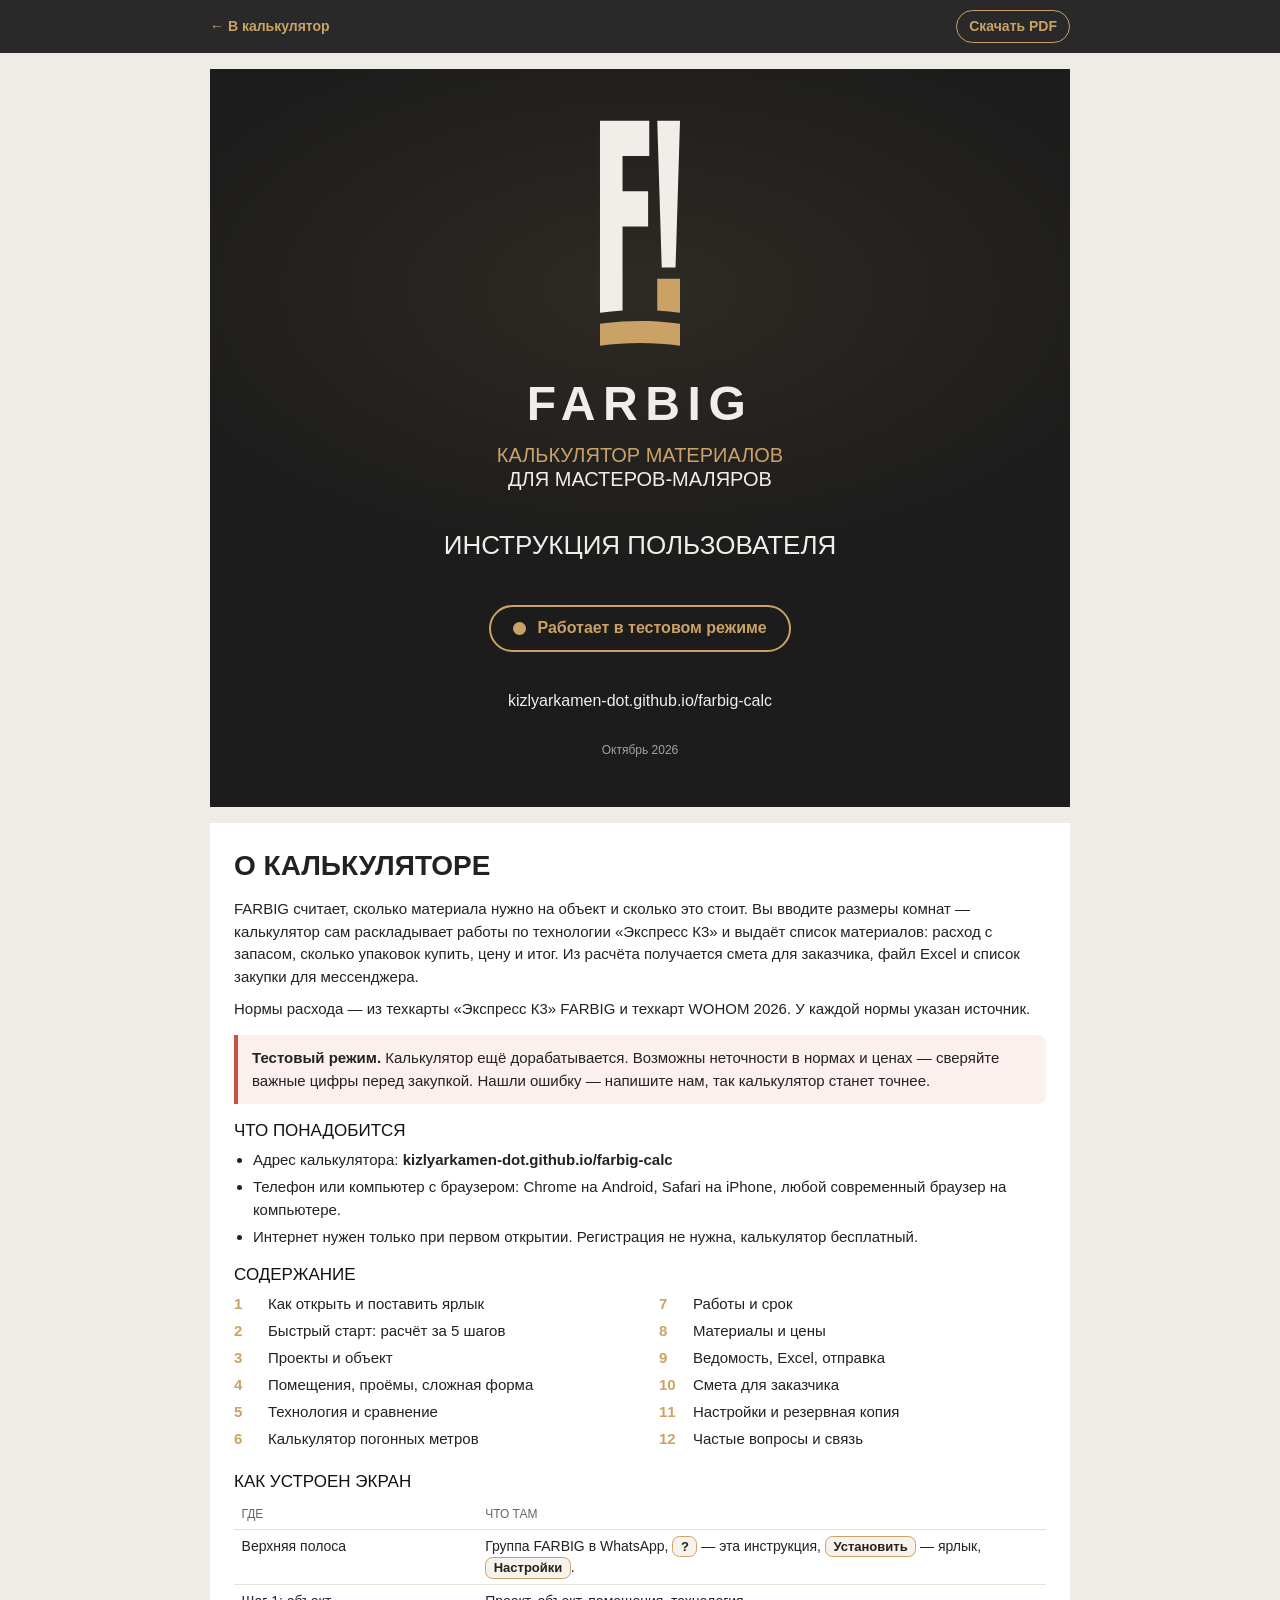
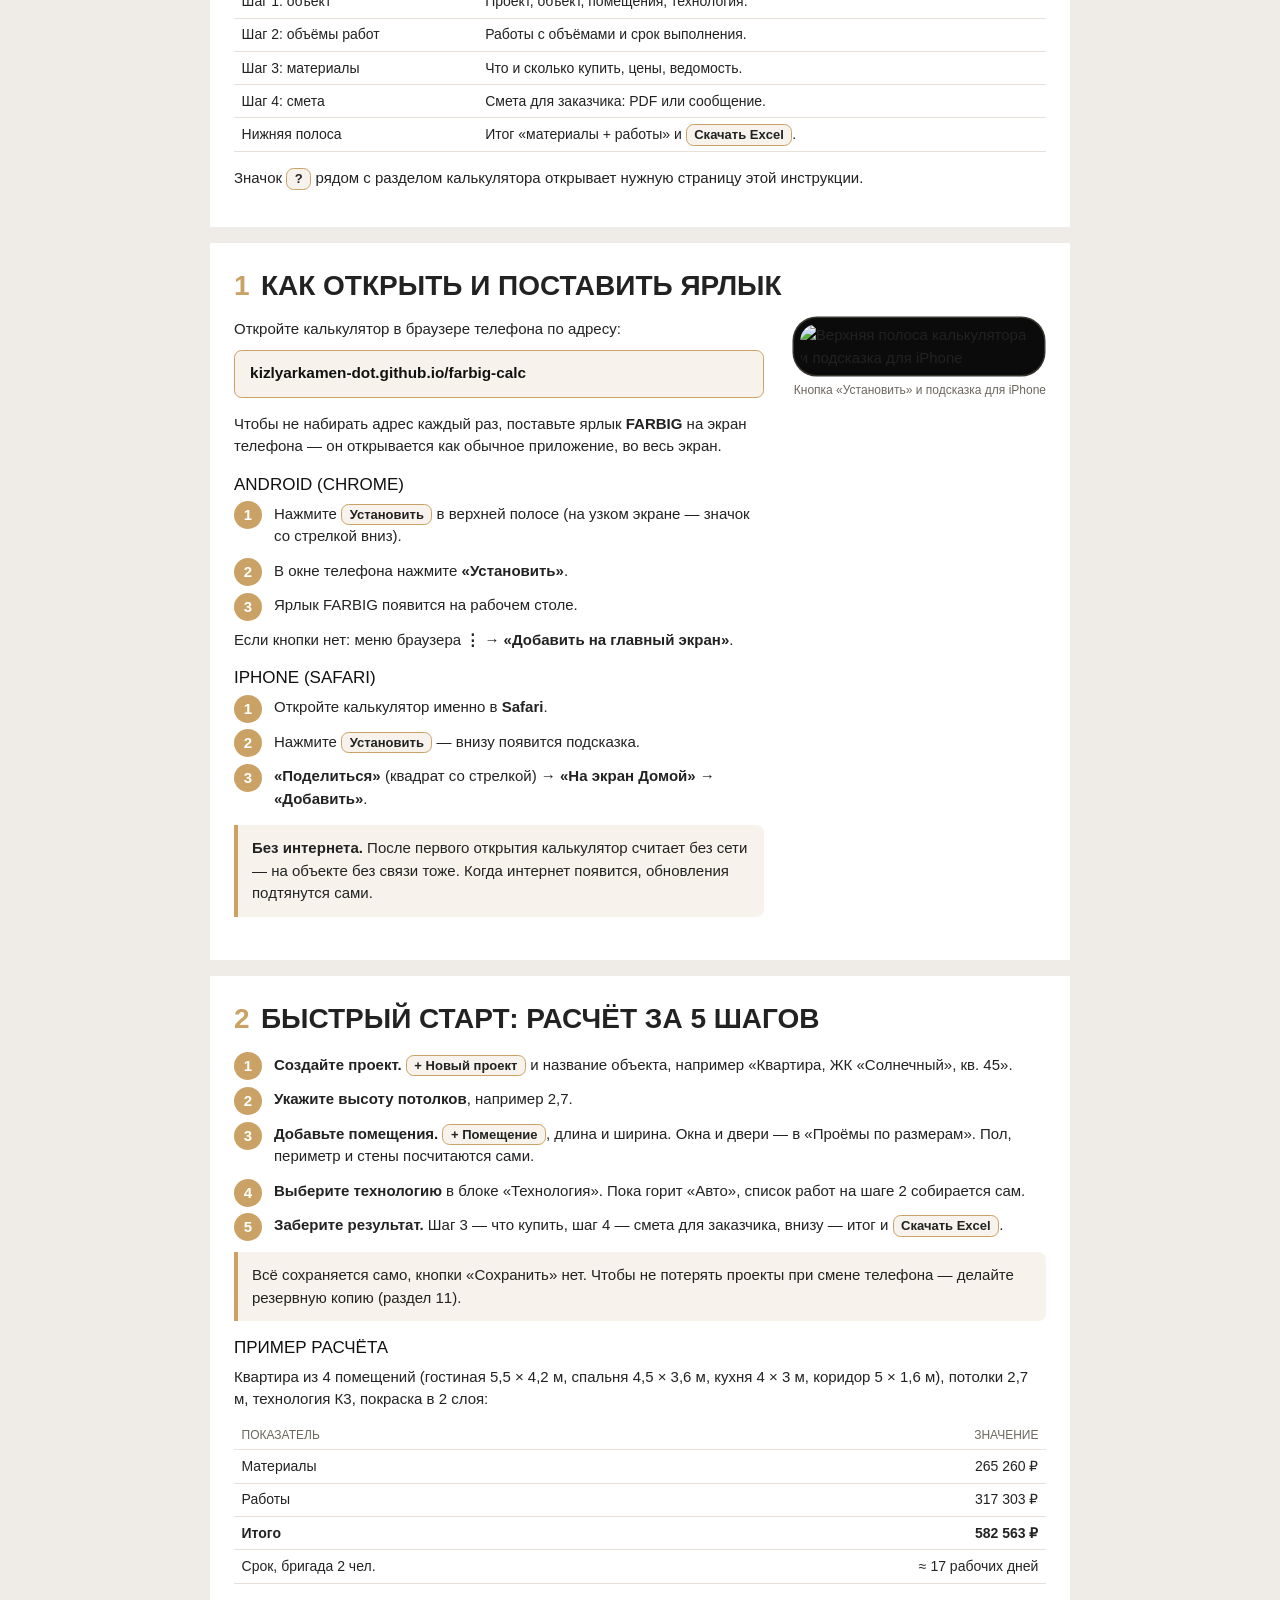
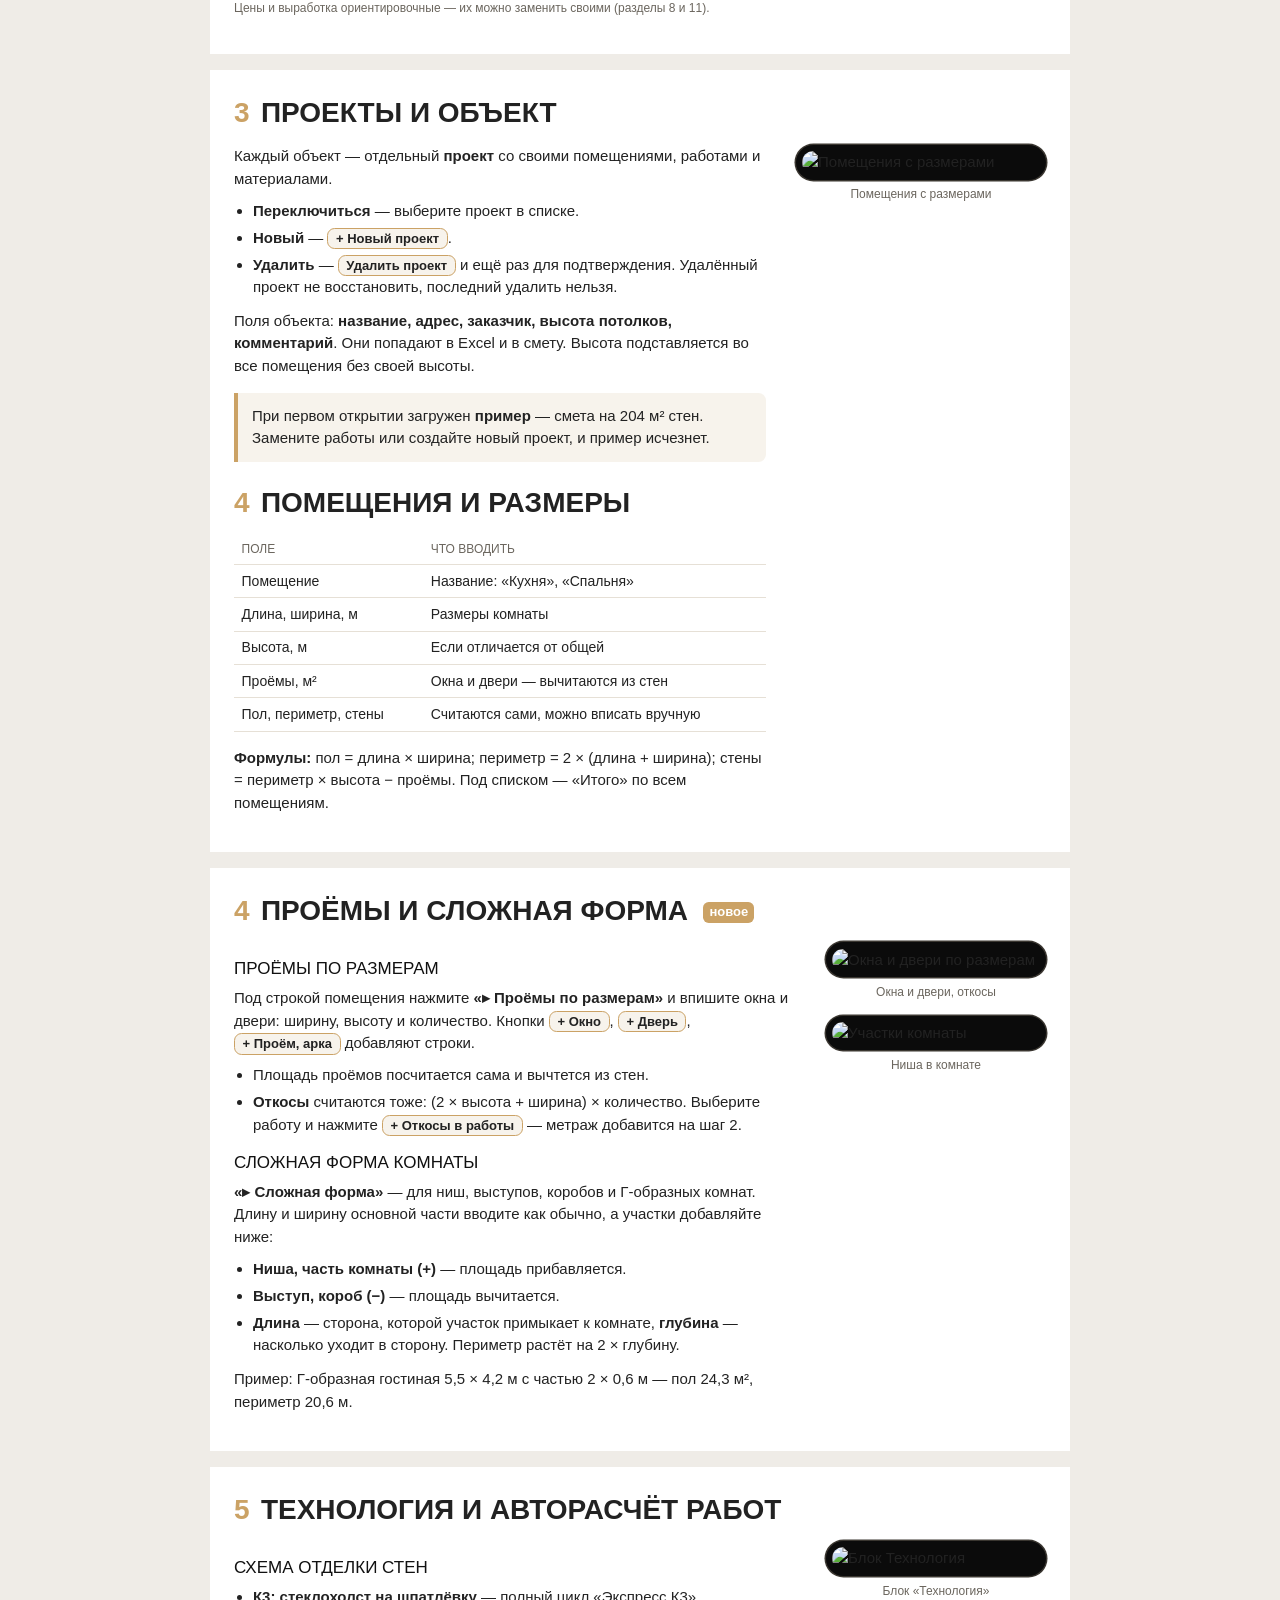
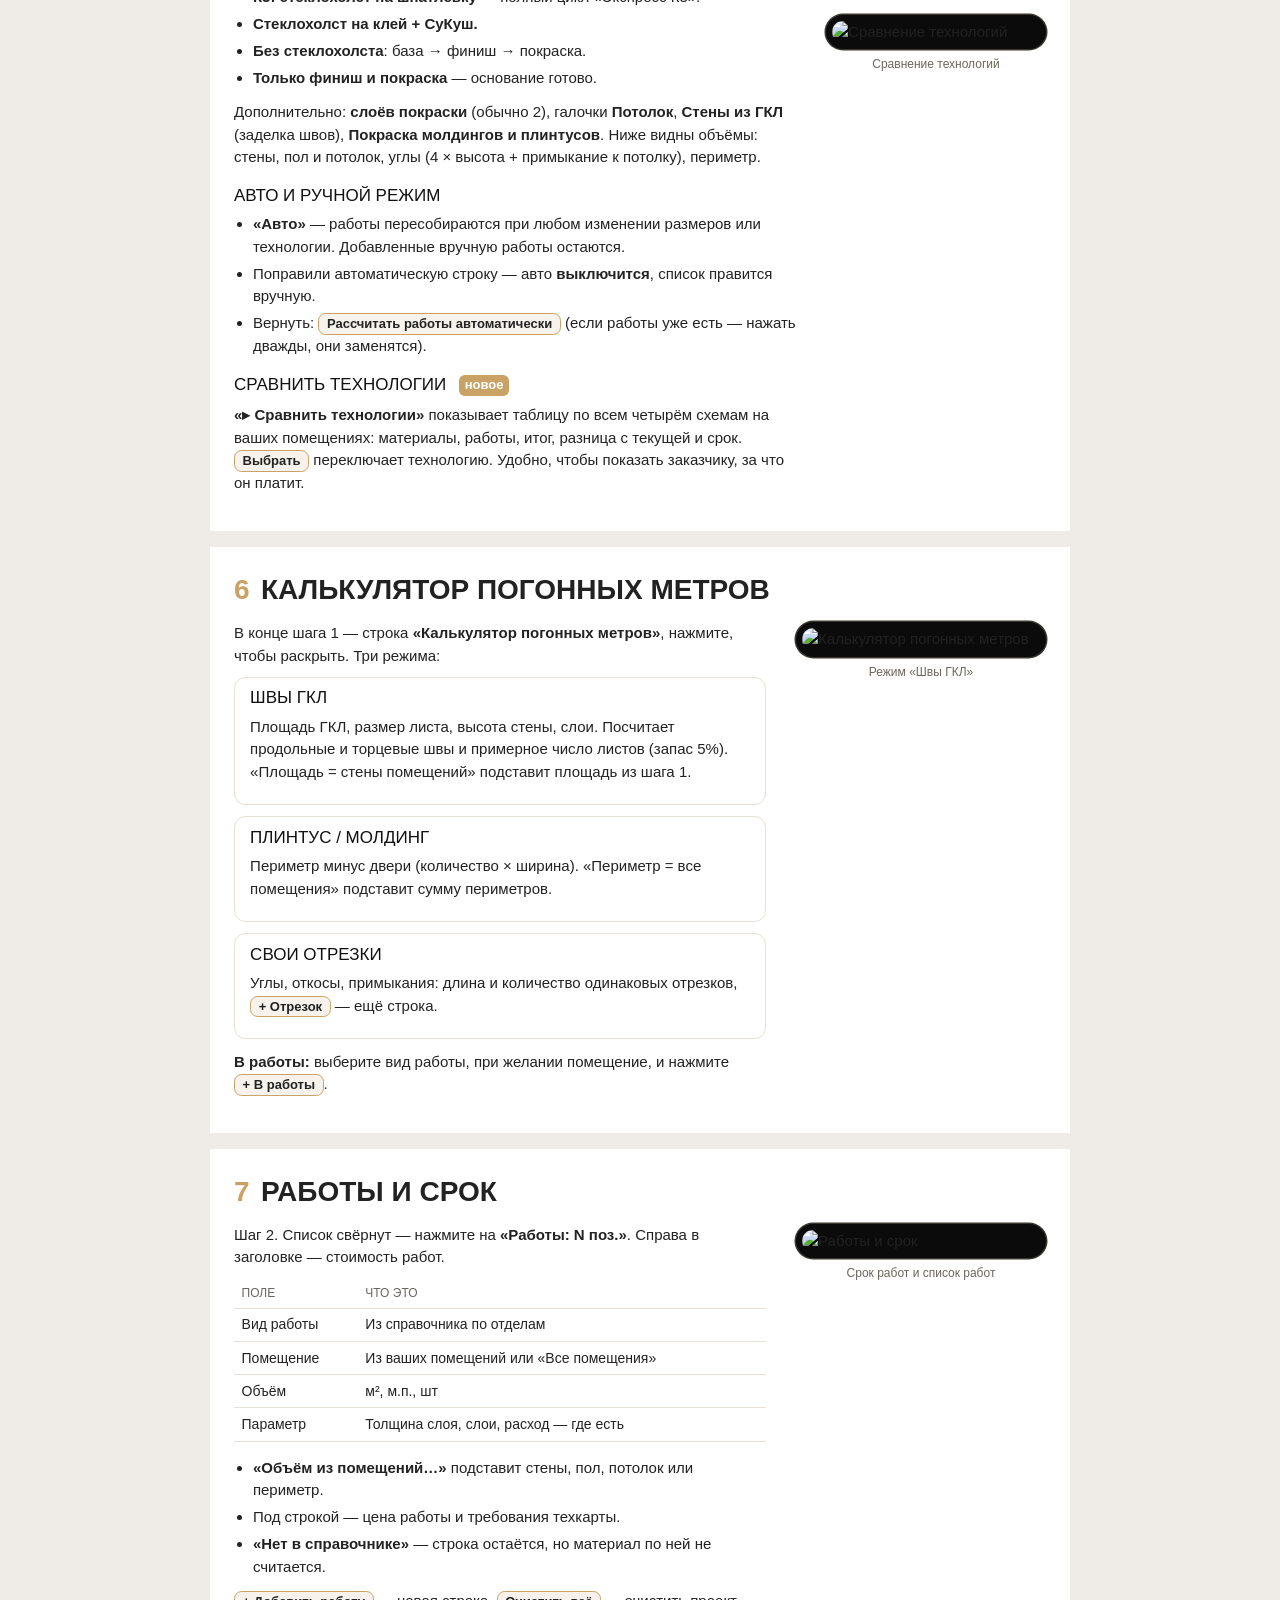
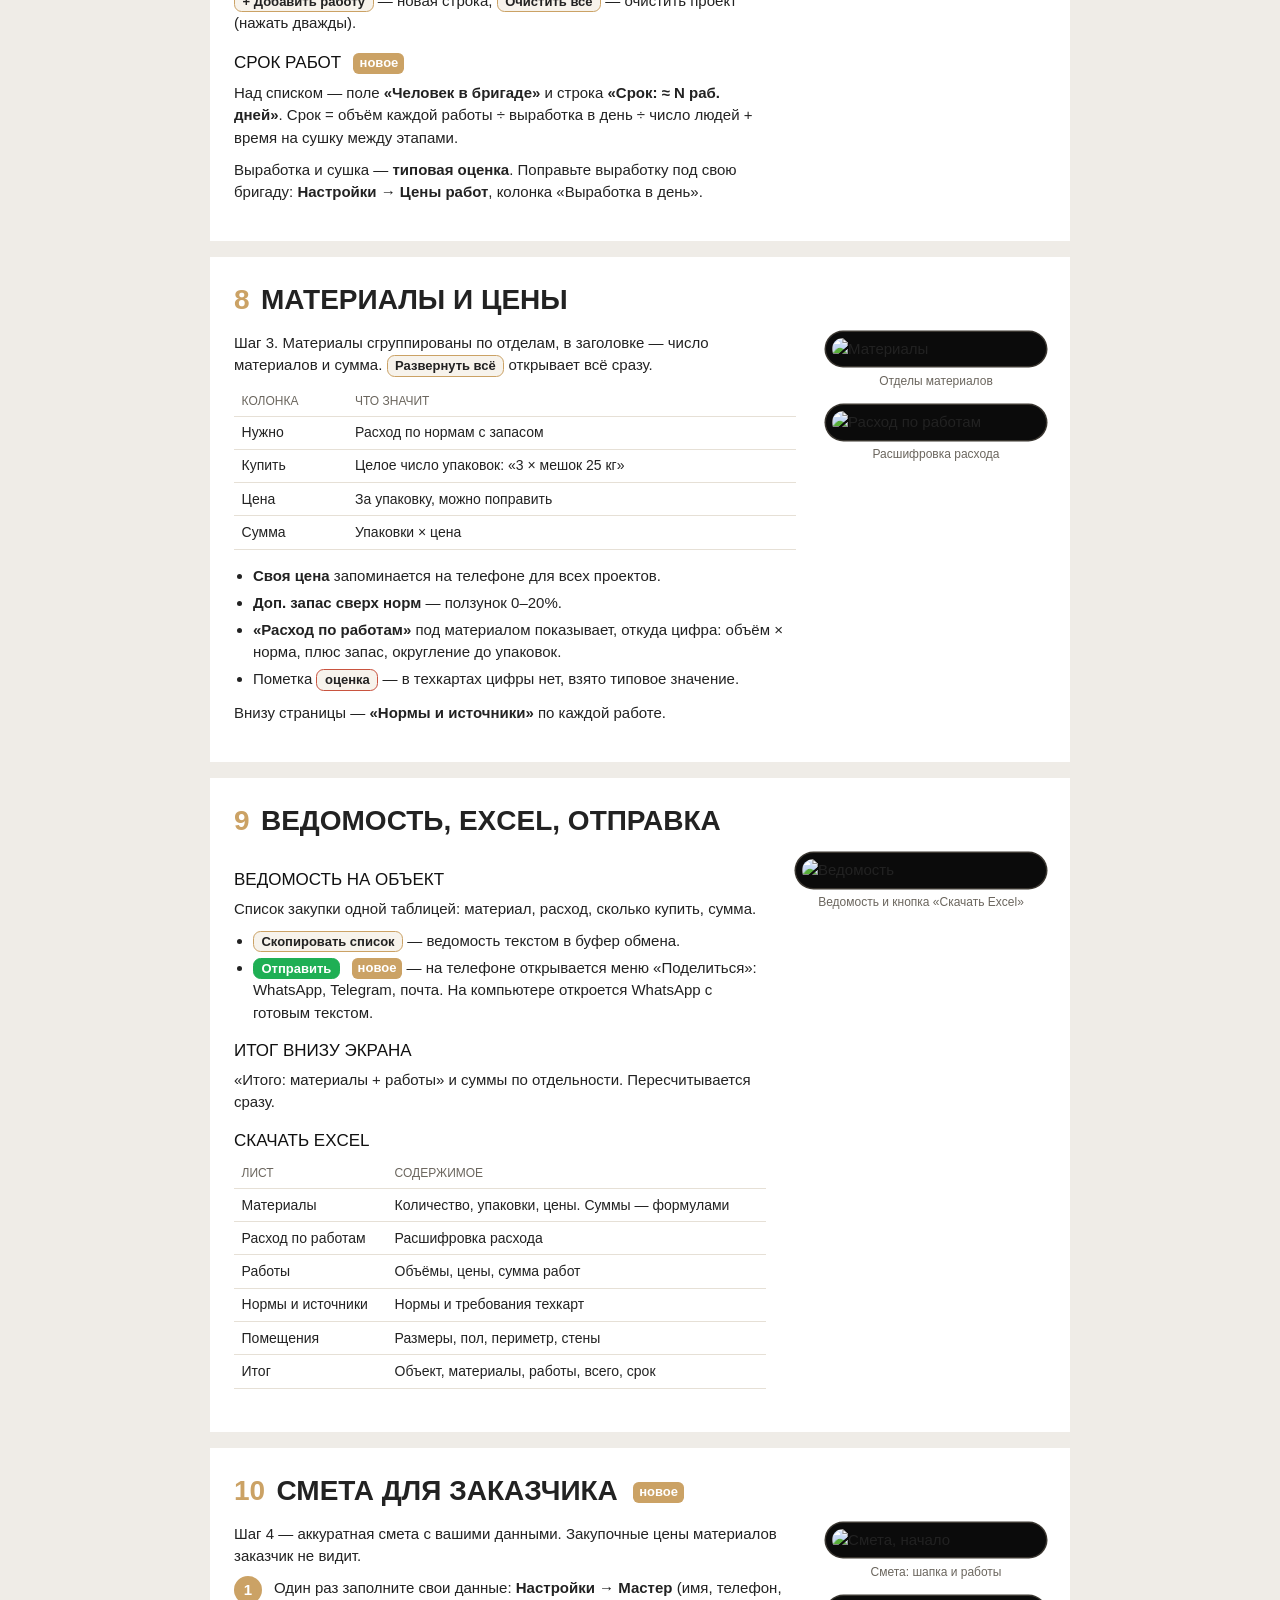
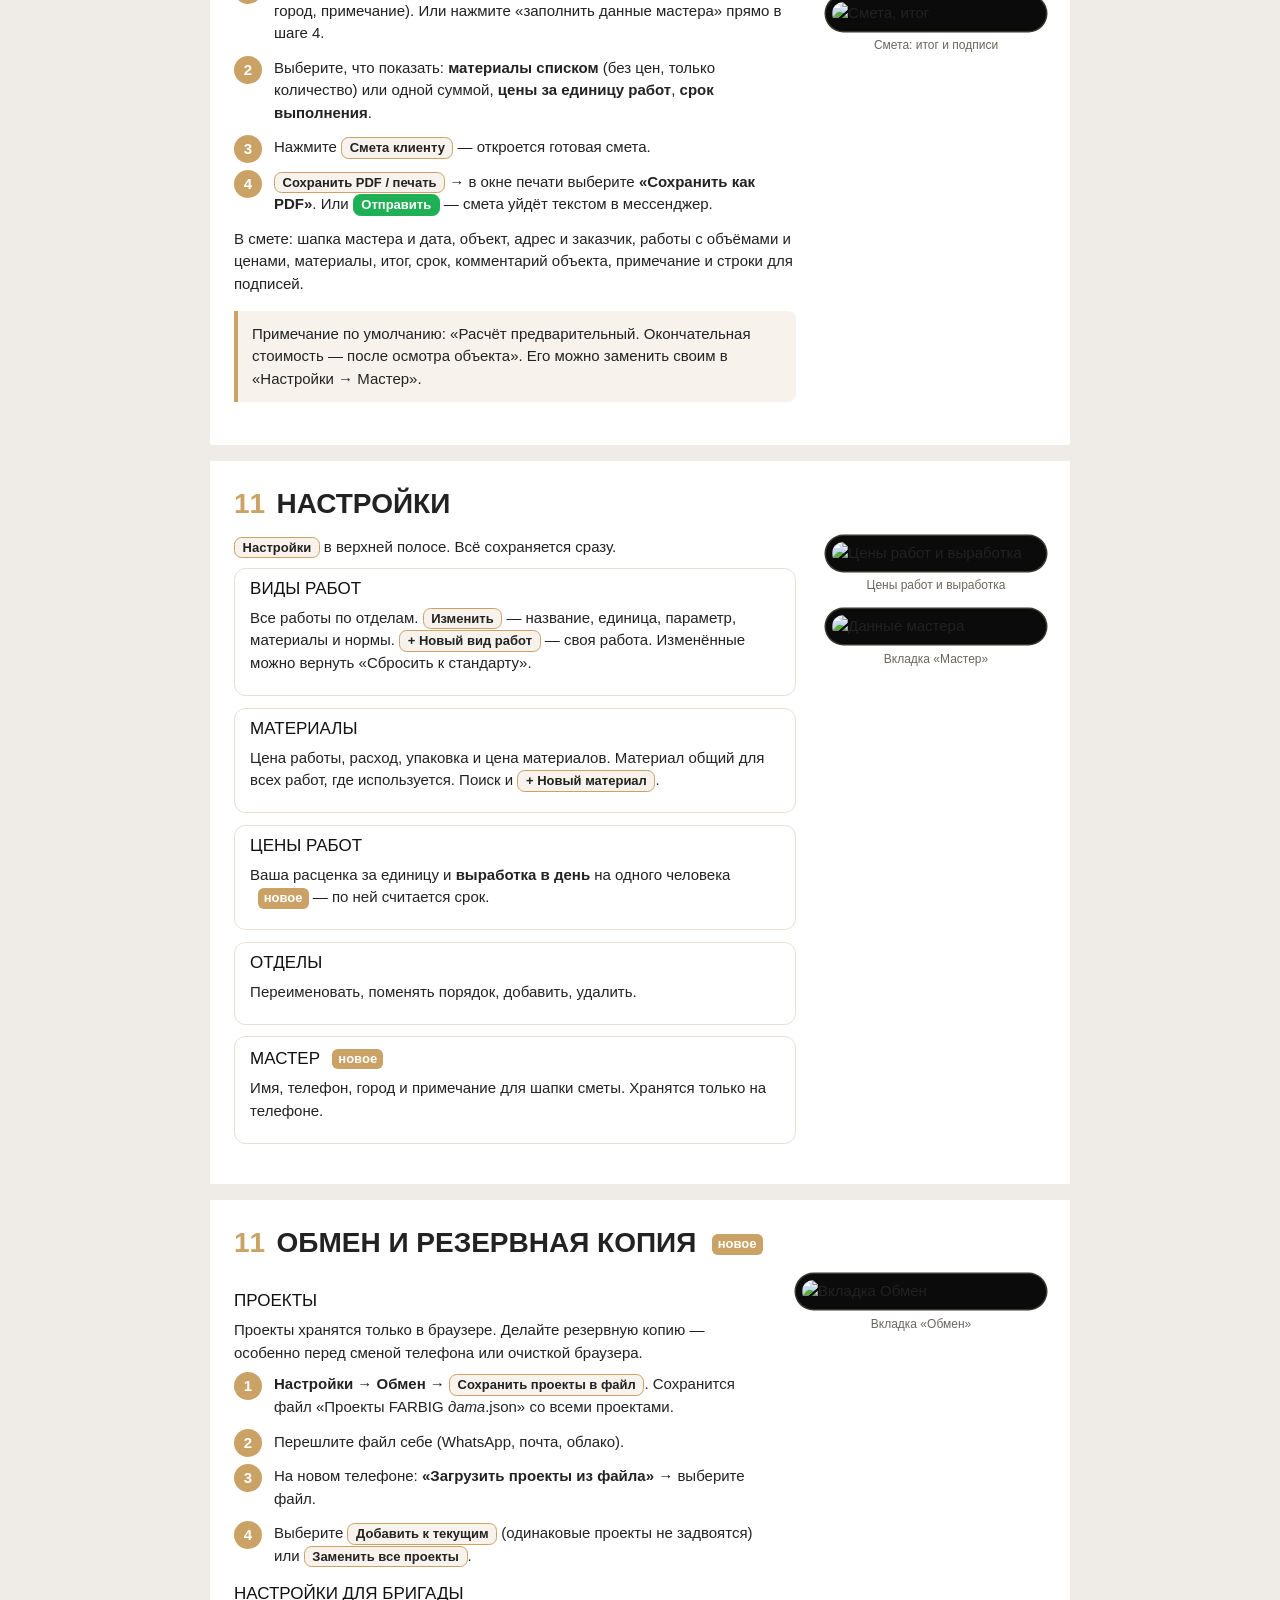
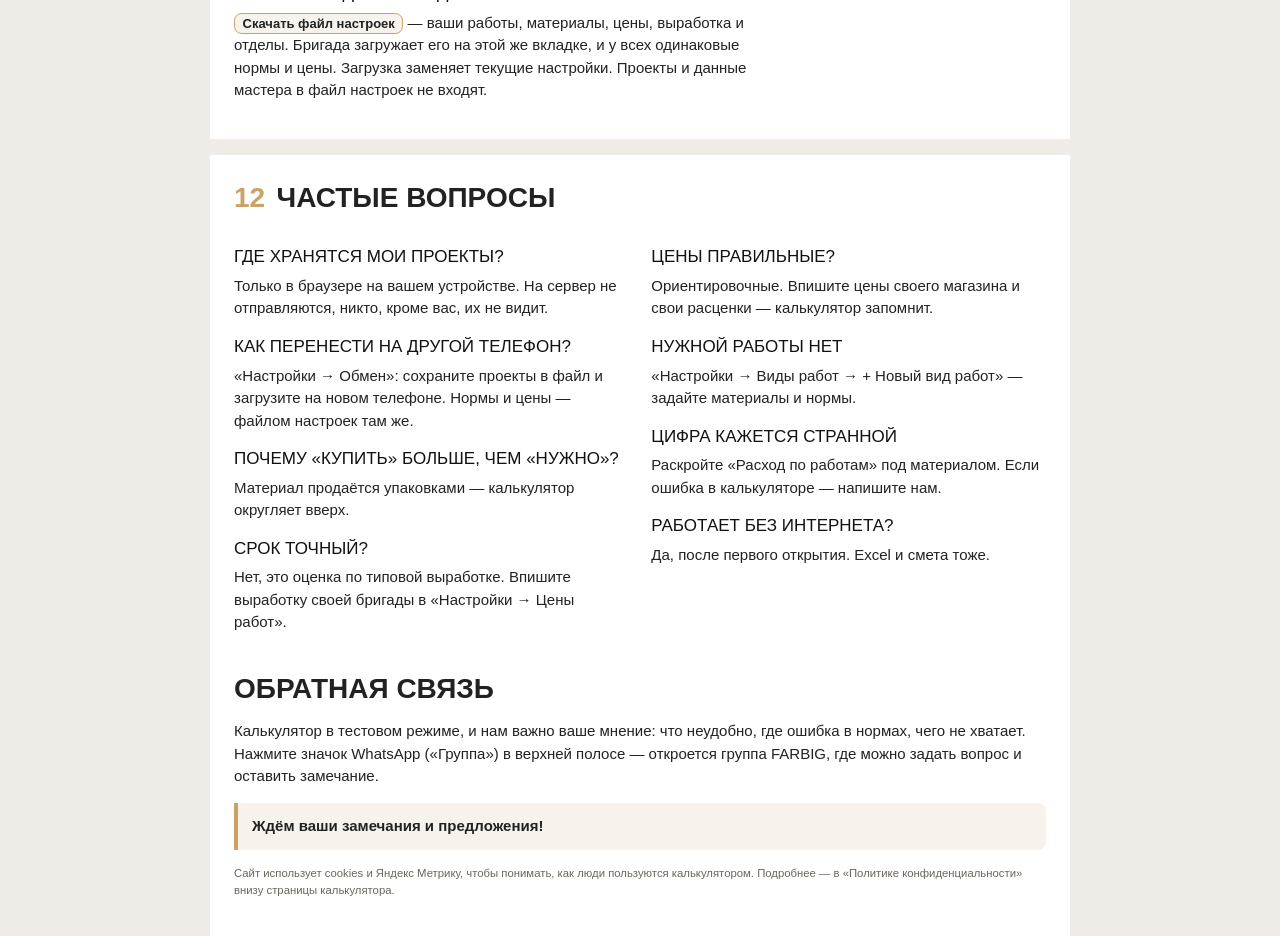
==== help/index.html @ cac5a150 "Инструкция: страница и PDF" ====
<!doctype html>
<html lang="ru">
<head>
<meta charset="utf-8">
<meta name="viewport" content="width=device-width,initial-scale=1">
<title>FARBIG — инструкция пользователя</title>
<meta name="theme-color" content="#292929">
<link rel="icon" type="image/png" sizes="192x192" href="../icons/icon-192.png">
<link rel="stylesheet" href="fonts/fonts.css">
<style>
@page{size:A4;margin:0}
:root{--bg:#1C1C1C;--gold:#CBA265;--ink:#222;--muted:#6B665E;--line:#E6E0D6;--soft:#F7F3EC}
*{box-sizing:border-box}
html,body{margin:0;background:#fff;color:var(--ink);font:10.5pt/1.5 "Open Sans",sans-serif;-webkit-print-color-adjust:exact;print-color-adjust:exact}
a{color:#94703A}
.page{width:210mm;height:297mm;padding:16mm 16mm 14mm;position:relative;overflow:hidden;page-break-after:always;break-after:page}
.page:last-child{page-break-after:auto;break-after:auto}
h1,h2,h3{font-family:Oswald,sans-serif;text-transform:uppercase;margin:0;line-height:1.1}
h2{font-size:22pt;font-weight:700;margin-bottom:5mm}
h2 .n{color:var(--gold);margin-right:3mm}
h3{font-size:12.5pt;font-weight:500;margin:4.5mm 0 2mm;color:#111}
p{margin:0 0 2.5mm}
ul,ol{margin:0 0 3mm;padding-left:5mm}
li{margin-bottom:1.2mm}
.btn{display:inline-block;padding:0 2mm;border:1px solid var(--gold);border-radius:2mm;font-weight:600;font-size:9.5pt;white-space:nowrap;background:var(--soft)}
.btn.wa{background:#1FAF54;border-color:#1FAF54;color:#fff}
.new{display:inline-block;margin-left:2mm;padding:0 1.6mm;border-radius:1.5mm;background:var(--gold);color:#fff;font:600 8pt/1.6 "Open Sans",sans-serif;text-transform:none;vertical-align:middle}
.foot{position:absolute;left:16mm;right:16mm;bottom:8mm;display:flex;justify-content:space-between;font-size:8pt;color:var(--muted);border-top:1px solid var(--line);padding-top:2mm}
.row{display:flex;gap:8mm;align-items:flex-start}
.row .txt{flex:1;min-width:0}
.pics{flex:none;display:grid;gap:4mm}
.phone{width:58mm;padding:1.6mm;background:#0B0B0B;border-radius:6mm;box-shadow:0 0 0 .4mm #3A3630}
.phone img{display:block;width:100%;border-radius:4.6mm}
.phone.sm{width:50mm}
.cap{font-size:8pt;color:var(--muted);text-align:center;margin-top:1.5mm}
.note{border-left:1.2mm solid var(--gold);background:var(--soft);padding:3mm 4mm;margin:4mm 0;border-radius:0 2mm 2mm 0}
.note.warn{border-color:#C9533F;background:#FBF0EE}
.steps{counter-reset:s;list-style:none;padding:0}
.steps>li{counter-increment:s;position:relative;padding-left:11mm;margin-bottom:3.2mm}
.steps>li::before{content:counter(s);position:absolute;left:0;top:-.3mm;width:7.5mm;height:7.5mm;border-radius:50%;background:var(--gold);color:#fff;font:700 11pt/7.5mm Oswald,sans-serif;text-align:center}
table{width:100%;border-collapse:collapse;font-size:9.5pt;margin:2mm 0 4mm}
th,td{text-align:left;padding:1.5mm 2mm;border-bottom:1px solid var(--line);vertical-align:top}
th{font-family:Oswald,sans-serif;font-weight:500;text-transform:uppercase;font-size:9pt;color:var(--muted)}
.two{display:grid;grid-template-columns:1fr 1fr;gap:6mm}
.card{border:1px solid var(--line);border-radius:3mm;padding:3mm 4mm;margin-bottom:3mm}
.card h3{margin-top:0}
.cover{background:radial-gradient(ellipse 90% 55% at 50% 30%,#2E2A24 0%,var(--bg) 70%);color:#F1EEE9;display:flex;flex-direction:column;align-items:center;justify-content:center;text-align:center}
.cover svg{width:34mm;height:auto;color:#F1EEE9}
.cover .name{font:700 54pt/1 Oswald,sans-serif;letter-spacing:2mm;margin:8mm 0 4mm}
.cover .sub{font:500 18pt/1.2 Oswald,sans-serif;text-transform:uppercase;color:var(--gold)}
.cover .sub span{color:#F1EEE9}
.cover .doc{margin-top:20mm;font:500 26pt/1.1 Oswald,sans-serif;text-transform:uppercase}
.badge{display:inline-flex;align-items:center;gap:3mm;margin-top:12mm;padding:2.5mm 6mm;border:.6mm solid var(--gold);border-radius:20mm;color:var(--gold);font-weight:700;font-size:12pt}
.badge::before{content:"";width:3.4mm;height:3.4mm;border-radius:50%;background:var(--gold)}
.cover .url-c{margin-top:10mm;font-size:12pt;color:#F1EEE9;text-decoration:none}
.cover .date{position:absolute;bottom:14mm;left:0;right:0;font-size:9pt;color:#A8A299}
.url{margin:1mm 0 4mm;padding:3mm 4mm;border:.5mm solid var(--gold);border-radius:2mm;background:var(--soft);font-weight:700;font-size:11.5pt;word-break:break-all}
.url a{color:#111;text-decoration:none}
.toc{list-style:none;padding:0;columns:2;column-gap:10mm}
.toc li{display:flex;gap:3mm;break-inside:avoid}
.toc li span{color:var(--gold);font-weight:700;width:6mm;flex:none}
.toc a{color:inherit;text-decoration:none}
.webbar{display:none}
/* Экран: та же инструкция как обычная веб-страница */
@media screen{
  html,body{font-size:15px}
  body{background:#EFECE7}
  .webbar{display:flex;position:sticky;top:0;z-index:5;gap:10px;align-items:center;justify-content:space-between;flex-wrap:wrap;padding:10px max(16px,calc(50% - 430px));background:#292929}
  .webbar a{color:#CBA265;font-weight:600;text-decoration:none;font-size:14px}
  .webbar .pdf{border:1.5px solid #CBA265;border-radius:999px;padding:5px 12px}
  .page{width:auto;max-width:860px;height:auto;margin:16px auto;padding:28px 24px;background:#fff;overflow:visible;scroll-margin-top:56px}
  .cover{min-height:70vh;padding:48px 20px;background:radial-gradient(ellipse 90% 55% at 50% 30%,#2E2A24 0%,var(--bg) 70%)}
  .cover .name{font-size:48px}.cover .sub{font-size:20px}.cover .doc{font-size:26px;margin-top:40px}.cover svg{width:90px}
  .cover .date{position:static;margin-top:28px}
  h2{font-size:28px;margin-bottom:16px}h3{font-size:17px;margin:18px 0 8px}
  [id]{scroll-margin-top:60px}
  .foot{display:none}
  .phone{width:250px}.phone.sm{width:220px}
  .cap{font-size:12px}
  .btn,.new{font-size:13px}
  table{font-size:14px}th{font-size:12px}
  .note{padding:12px 14px}
  .steps>li{padding-left:40px}.steps>li::before{width:28px;height:28px;line-height:28px;font-size:15px}
}
@media screen and (max-width:720px){
  .page{padding:22px 16px;margin:10px 0}
  .row{flex-direction:column;gap:16px}
  .pics{justify-self:center;margin:0 auto}
  .two{grid-template-columns:1fr;gap:0}
  .toc{columns:1}
  h2{font-size:24px}
}
</style>
</head>
<body>
<nav class="webbar"><a href="../">← В калькулятор</a><a class="pdf" href="FARBIG-instrukciya.pdf" download>Скачать PDF</a></nav>

<section class="page cover">
  <svg viewBox="1400 450 1200 3100" aria-hidden="true"><g transform="translate(0 4000) scale(1 -1)">
    <path fill="#CBA265" transform="translate(1466.48 500)" d="M763.54 322.9C687.79 327.19 610.86 329.43 532.93 329.43C455 329.43 376.83 327.19 300.55 322.78C197.97 316.84 97.63 307.08 0 293.72L0 .18C169.74 23.82 348.31 36.52 532.93 36.52C717.55 36.52 897 23.76 1067.03 0L1067.03 293.55C968.46 307.08 867.12 316.96 763.54 322.9Z"/>
    <path fill="#CBA265" transform="translate(2230.03 940.58)" d="M303.49 452.11L303.49 0C204.91 13.53 103.570 23.41 0 29.35L0 452.11Z"/>
    <path fill="currentColor" transform="translate(2230.03 1544.38)" d="M59.4 .59L0 1955.62L303.49 1955.62L244.08 0Z"/>
    <path fill="currentColor" transform="translate(1466.48 940.76)" d="M300.55 2088.72L300.55 1618.19L641.68 1618.19L641.68 1147.67L300.55 1147.67L300.55 29.05C197.97 23.11 97.63 13.35 0 0L0 2559.24L656.97 2559.24L656.97 2088.72Z"/>
  </g></svg>
  <div class="name">FARBIG</div>
  <div class="sub">Калькулятор материалов<br><span>для мастеров-маляров</span></div>
  <div class="doc">Инструкция пользователя</div>
  <div class="badge">Работает в тестовом режиме</div>
  <a class="url-c" href="https://kizlyarkamen-dot.github.io/farbig-calc/">kizlyarkamen-dot.github.io/farbig-calc</a>
  <div class="date">Октябрь 2026</div>
</section>

<section class="page" id="s-about">
  <h2>О калькуляторе</h2>
  <p>FARBIG считает, сколько материала нужно на объект и сколько это стоит. Вы вводите размеры комнат — калькулятор сам раскладывает работы по технологии «Экспресс К3» и выдаёт список материалов: расход с запасом, сколько упаковок купить, цену и итог. Из расчёта получается смета для заказчика, файл Excel и список закупки для мессенджера.</p>
  <p>Нормы расхода — из техкарты «Экспресс К3» FARBIG и техкарт WOHOM 2026. У каждой нормы указан источник.</p>
  <div class="note warn"><b>Тестовый режим.</b> Калькулятор ещё дорабатывается. Возможны неточности в нормах и ценах — сверяйте важные цифры перед закупкой. Нашли ошибку — напишите нам, так калькулятор станет точнее.</div>
  <h3>Что понадобится</h3>
  <ul>
    <li>Адрес калькулятора: <b>kizlyarkamen-dot.github.io/farbig-calc</b></li>
    <li>Телефон или компьютер с браузером: Chrome на Android, Safari на iPhone, любой современный браузер на компьютере.</li>
    <li>Интернет нужен только при первом открытии. Регистрация не нужна, калькулятор бесплатный.</li>
  </ul>
  <h3>Содержание</h3>
  <ol class="toc">
    <li><span>1</span><a href="#s-install">Как открыть и поставить ярлык</a></li>
    <li><span>2</span><a href="#s-start">Быстрый старт: расчёт за 5 шагов</a></li>
    <li><span>3</span><a href="#s-proj">Проекты и объект</a></li>
    <li><span>4</span><a href="#s-rooms">Помещения, проёмы, сложная форма</a></li>
    <li><span>5</span><a href="#s-tech">Технология и сравнение</a></li>
    <li><span>6</span><a href="#s-lm">Калькулятор погонных метров</a></li>
    <li><span>7</span><a href="#s-works">Работы и срок</a></li>
    <li><span>8</span><a href="#s-mats">Материалы и цены</a></li>
    <li><span>9</span><a href="#s-vedom">Ведомость, Excel, отправка</a></li>
    <li><span>10</span><a href="#s-est">Смета для заказчика</a></li>
    <li><span>11</span><a href="#s-settings">Настройки и резервная копия</a></li>
    <li><span>12</span><a href="#s-faq">Частые вопросы и связь</a></li>
  </ol>
  <h3>Как устроен экран</h3>
  <table>
    <tr><th style="width:30%">Где</th><th>Что там</th></tr>
    <tr><td>Верхняя полоса</td><td>Группа FARBIG в WhatsApp, <span class="btn">?</span> — эта инструкция, <span class="btn">Установить</span> — ярлык, <span class="btn">Настройки</span>.</td></tr>
    <tr><td>Шаг 1: объект</td><td>Проект, объект, помещения, технология.</td></tr>
    <tr><td>Шаг 2: объёмы работ</td><td>Работы с объёмами и срок выполнения.</td></tr>
    <tr><td>Шаг 3: материалы</td><td>Что и сколько купить, цены, ведомость.</td></tr>
    <tr><td>Шаг 4: смета</td><td>Смета для заказчика: PDF или сообщение.</td></tr>
    <tr><td>Нижняя полоса</td><td>Итог «материалы + работы» и <span class="btn">Скачать Excel</span>.</td></tr>
  </table>
  <p>Значок <span class="btn">?</span> рядом с разделом калькулятора открывает нужную страницу этой инструкции.</p>
  <div class="foot"><span>FARBIG · Инструкция пользователя</span><span>2</span></div>
</section>

<section class="page" id="s-install">
  <h2><span class="n">1</span>Как открыть и поставить ярлык</h2>
  <div class="row">
    <div class="txt">
      <p>Откройте калькулятор в браузере телефона по адресу:</p>
      <p class="url"><a href="https://kizlyarkamen-dot.github.io/farbig-calc/">kizlyarkamen-dot.github.io/farbig-calc</a></p>
      <p>Чтобы не набирать адрес каждый раз, поставьте ярлык <b>FARBIG</b> на экран телефона — он открывается как обычное приложение, во весь экран.</p>
      <h3>Android (Chrome)</h3>
      <ol class="steps">
        <li>Нажмите <span class="btn">Установить</span> в верхней полосе (на узком экране — значок со стрелкой вниз).</li>
        <li>В окне телефона нажмите <b>«Установить»</b>.</li>
        <li>Ярлык FARBIG появится на рабочем столе.</li>
      </ol>
      <p>Если кнопки нет: меню браузера <b>⋮</b> → <b>«Добавить на главный экран»</b>.</p>
      <h3>iPhone (Safari)</h3>
      <ol class="steps">
        <li>Откройте калькулятор именно в <b>Safari</b>.</li>
        <li>Нажмите <span class="btn">Установить</span> — внизу появится подсказка.</li>
        <li><b>«Поделиться»</b> (квадрат со стрелкой) → <b>«На экран Домой»</b> → <b>«Добавить»</b>.</li>
      </ol>
      <div class="note"><b>Без интернета.</b> После первого открытия калькулятор считает без сети — на объекте без связи тоже. Когда интернет появится, обновления подтянутся сами.</div>
    </div>
    <div class="pics"><div><div class="phone"><img src="img/install.jpg" alt="Верхняя полоса калькулятора и подсказка для iPhone"></div><div class="cap">Кнопка «Установить» и подсказка для iPhone</div></div></div>
  </div>
  <div class="foot"><span>FARBIG · Инструкция пользователя</span><span>3</span></div>
</section>

<section class="page" id="s-start">
  <h2><span class="n">2</span>Быстрый старт: расчёт за 5 шагов</h2>
  <ol class="steps" style="margin-top:5mm">
    <li><b>Создайте проект.</b> <span class="btn">+ Новый проект</span> и название объекта, например «Квартира, ЖК «Солнечный», кв. 45».</li>
    <li><b>Укажите высоту потолков</b>, например 2,7.</li>
    <li><b>Добавьте помещения.</b> <span class="btn">+ Помещение</span>, длина и ширина. Окна и двери — в «Проёмы по размерам». Пол, периметр и стены посчитаются сами.</li>
    <li><b>Выберите технологию</b> в блоке «Технология». Пока горит «Авто», список работ на шаге 2 собирается сам.</li>
    <li><b>Заберите результат.</b> Шаг 3 — что купить, шаг 4 — смета для заказчика, внизу — итог и <span class="btn">Скачать Excel</span>.</li>
  </ol>
  <div class="note">Всё сохраняется само, кнопки «Сохранить» нет. Чтобы не потерять проекты при смене телефона — делайте резервную копию (раздел 11).</div>
  <h3>Пример расчёта</h3>
  <p>Квартира из 4 помещений (гостиная 5,5 × 4,2 м, спальня 4,5 × 3,6 м, кухня 4 × 3 м, коридор 5 × 1,6 м), потолки 2,7 м, технология К3, покраска в 2 слоя:</p>
  <table>
    <tr><th>Показатель</th><th style="text-align:right">Значение</th></tr>
    <tr><td>Материалы</td><td style="text-align:right">265 260 ₽</td></tr>
    <tr><td>Работы</td><td style="text-align:right">317 303 ₽</td></tr>
    <tr><td><b>Итого</b></td><td style="text-align:right"><b>582 563 ₽</b></td></tr>
    <tr><td>Срок, бригада 2 чел.</td><td style="text-align:right">≈ 17 рабочих дней</td></tr>
  </table>
  <p style="color:var(--muted);font-size:9pt">Цены и выработка ориентировочные — их можно заменить своими (разделы 8 и 11).</p>
  <div class="foot"><span>FARBIG · Инструкция пользователя</span><span>4</span></div>
</section>

<section class="page" id="s-proj">
  <h2><span class="n">3</span>Проекты и объект</h2>
  <div class="row">
    <div class="txt">
      <p>Каждый объект — отдельный <b>проект</b> со своими помещениями, работами и материалами.</p>
      <ul>
        <li><b>Переключиться</b> — выберите проект в списке.</li>
        <li><b>Новый</b> — <span class="btn">+ Новый проект</span>.</li>
        <li><b>Удалить</b> — <span class="btn">Удалить проект</span> и ещё раз для подтверждения. Удалённый проект не восстановить, последний удалить нельзя.</li>
      </ul>
      <p>Поля объекта: <b>название, адрес, заказчик, высота потолков, комментарий</b>. Они попадают в Excel и в смету. Высота подставляется во все помещения без своей высоты.</p>
      <div class="note">При первом открытии загружен <b>пример</b> — смета на 204 м² стен. Замените работы или создайте новый проект, и пример исчезнет.</div>
      <h2 id="s-rooms" style="margin-top:7mm"><span class="n">4</span>Помещения и размеры</h2>
      <table>
        <tr><th>Поле</th><th>Что вводить</th></tr>
        <tr><td>Помещение</td><td>Название: «Кухня», «Спальня»</td></tr>
        <tr><td>Длина, ширина, м</td><td>Размеры комнаты</td></tr>
        <tr><td>Высота, м</td><td>Если отличается от общей</td></tr>
        <tr><td>Проёмы, м²</td><td>Окна и двери — вычитаются из стен</td></tr>
        <tr><td>Пол, периметр, стены</td><td>Считаются сами, можно вписать вручную</td></tr>
      </table>
      <p><b>Формулы:</b> пол = длина × ширина; периметр = 2 × (длина + ширина); стены = периметр × высота − проёмы. Под списком — «Итого» по всем помещениям.</p>
    </div>
    <div class="pics"><div><div class="phone"><img src="img/rooms.jpg" alt="Помещения с размерами"></div><div class="cap">Помещения с размерами</div></div></div>
  </div>
  <div class="foot"><span>FARBIG · Инструкция пользователя</span><span>5</span></div>
</section>

<section class="page" id="s-ops">
  <h2><span class="n">4</span>Проёмы и сложная форма <span class="new">новое</span></h2>
  <div class="row">
    <div class="txt">
      <h3>Проёмы по размерам</h3>
      <p>Под строкой помещения нажмите <b>«▸ Проёмы по размерам»</b> и впишите окна и двери: ширину, высоту и количество. Кнопки <span class="btn">+ Окно</span>, <span class="btn">+ Дверь</span>, <span class="btn">+ Проём, арка</span> добавляют строки.</p>
      <ul>
        <li>Площадь проёмов посчитается сама и вычтется из стен.</li>
        <li><b>Откосы</b> считаются тоже: (2 × высота + ширина) × количество. Выберите работу и нажмите <span class="btn">+ Откосы в работы</span> — метраж добавится на шаг 2.</li>
      </ul>
      <h3>Сложная форма комнаты</h3>
      <p><b>«▸ Сложная форма»</b> — для ниш, выступов, коробов и Г-образных комнат. Длину и ширину основной части вводите как обычно, а участки добавляйте ниже:</p>
      <ul>
        <li><b>Ниша, часть комнаты (+)</b> — площадь прибавляется.</li>
        <li><b>Выступ, короб (−)</b> — площадь вычитается.</li>
        <li><b>Длина</b> — сторона, которой участок примыкает к комнате, <b>глубина</b> — насколько уходит в сторону. Периметр растёт на 2 × глубину.</li>
      </ul>
      <p>Пример: Г-образная гостиная 5,5 × 4,2 м с частью 2 × 0,6 м — пол 24,3 м², периметр 20,6 м.</p>
    </div>
    <div class="pics">
      <div><div class="phone sm"><img src="img/ops.jpg" alt="Окна и двери по размерам"></div><div class="cap">Окна и двери, откосы</div></div>
      <div><div class="phone sm"><img src="img/segs.jpg" alt="Участки комнаты"></div><div class="cap">Ниша в комнате</div></div>
    </div>
  </div>
  <div class="foot"><span>FARBIG · Инструкция пользователя</span><span>6</span></div>
</section>

<section class="page" id="s-tech">
  <h2><span class="n">5</span>Технология и авторасчёт работ</h2>
  <div class="row">
    <div class="txt">
      <h3>Схема отделки стен</h3>
      <ul>
        <li><b>К3: стеклохолст на шпатлёвку</b> — полный цикл «Экспресс К3».</li>
        <li><b>Стеклохолст на клей + СуКуш.</b></li>
        <li><b>Без стеклохолста</b>: база → финиш → покраска.</li>
        <li><b>Только финиш и покраска</b> — основание готово.</li>
      </ul>
      <p>Дополнительно: <b>слоёв покраски</b> (обычно 2), галочки <b>Потолок</b>, <b>Стены из ГКЛ</b> (заделка швов), <b>Покраска молдингов и плинтусов</b>. Ниже видны объёмы: стены, пол и потолок, углы (4 × высота + примыкание к потолку), периметр.</p>
      <h3>Авто и ручной режим</h3>
      <ul>
        <li><b>«Авто»</b> — работы пересобираются при любом изменении размеров или технологии. Добавленные вручную работы остаются.</li>
        <li>Поправили автоматическую строку — авто <b>выключится</b>, список правится вручную.</li>
        <li>Вернуть: <span class="btn">Рассчитать работы автоматически</span> (если работы уже есть — нажать дважды, они заменятся).</li>
      </ul>
      <h3 id="s-cmp">Сравнить технологии <span class="new">новое</span></h3>
      <p><b>«▸ Сравнить технологии»</b> показывает таблицу по всем четырём схемам на ваших помещениях: материалы, работы, итог, разница с текущей и срок. <span class="btn">Выбрать</span> переключает технологию. Удобно, чтобы показать заказчику, за что он платит.</p>
    </div>
    <div class="pics">
      <div><div class="phone sm"><img src="img/tech.jpg" alt="Блок Технология"></div><div class="cap">Блок «Технология»</div></div>
      <div><div class="phone sm"><img src="img/cmp.jpg" alt="Сравнение технологий"></div><div class="cap">Сравнение технологий</div></div>
    </div>
  </div>
  <div class="foot"><span>FARBIG · Инструкция пользователя</span><span>7</span></div>
</section>

<section class="page" id="s-lm">
  <h2><span class="n">6</span>Калькулятор погонных метров</h2>
  <div class="row">
    <div class="txt">
      <p>В конце шага 1 — строка <b>«Калькулятор погонных метров»</b>, нажмите, чтобы раскрыть. Три режима:</p>
      <div class="card"><h3>Швы ГКЛ</h3><p>Площадь ГКЛ, размер листа, высота стены, слои. Посчитает продольные и торцевые швы и примерное число листов (запас 5%). «Площадь = стены помещений» подставит площадь из шага 1.</p></div>
      <div class="card"><h3>Плинтус / молдинг</h3><p>Периметр минус двери (количество × ширина). «Периметр = все помещения» подставит сумму периметров.</p></div>
      <div class="card"><h3>Свои отрезки</h3><p>Углы, откосы, примыкания: длина и количество одинаковых отрезков, <span class="btn">+ Отрезок</span> — ещё строка.</p></div>
      <p><b>В работы:</b> выберите вид работы, при желании помещение, и нажмите <span class="btn">+ В работы</span>.</p>
    </div>
    <div class="pics"><div><div class="phone"><img src="img/lm.jpg" alt="Калькулятор погонных метров"></div><div class="cap">Режим «Швы ГКЛ»</div></div></div>
  </div>
  <div class="foot"><span>FARBIG · Инструкция пользователя</span><span>8</span></div>
</section>

<section class="page" id="s-works">
  <h2><span class="n">7</span>Работы и срок</h2>
  <div class="row">
    <div class="txt">
      <p>Шаг 2. Список свёрнут — нажмите на <b>«Работы: N поз.»</b>. Справа в заголовке — стоимость работ.</p>
      <table>
        <tr><th>Поле</th><th>Что это</th></tr>
        <tr><td>Вид работы</td><td>Из справочника по отделам</td></tr>
        <tr><td>Помещение</td><td>Из ваших помещений или «Все помещения»</td></tr>
        <tr><td>Объём</td><td>м², м.п., шт</td></tr>
        <tr><td>Параметр</td><td>Толщина слоя, слои, расход — где есть</td></tr>
      </table>
      <ul>
        <li><b>«Объём из помещений…»</b> подставит стены, пол, потолок или периметр.</li>
        <li>Под строкой — цена работы и требования техкарты.</li>
        <li><b>«Нет в справочнике»</b> — строка остаётся, но материал по ней не считается.</li>
      </ul>
      <p><span class="btn">+ Добавить работу</span> — новая строка, <span class="btn">Очистить всё</span> — очистить проект (нажать дважды).</p>
      <h3 id="s-term">Срок работ <span class="new">новое</span></h3>
      <p>Над списком — поле <b>«Человек в бригаде»</b> и строка <b>«Срок: ≈ N раб. дней»</b>. Срок = объём каждой работы ÷ выработка в день ÷ число людей + время на сушку между этапами.</p>
      <p>Выработка и сушка — <b>типовая оценка</b>. Поправьте выработку под свою бригаду: <b>Настройки → Цены работ</b>, колонка «Выработка в день».</p>
    </div>
    <div class="pics"><div><div class="phone"><img src="img/works.jpg" alt="Работы и срок"></div><div class="cap">Срок работ и список работ</div></div></div>
  </div>
  <div class="foot"><span>FARBIG · Инструкция пользователя</span><span>9</span></div>
</section>

<section class="page" id="s-mats">
  <h2><span class="n">8</span>Материалы и цены</h2>
  <div class="row">
    <div class="txt">
      <p>Шаг 3. Материалы сгруппированы по отделам, в заголовке — число материалов и сумма. <span class="btn">Развернуть всё</span> открывает всё сразу.</p>
      <table>
        <tr><th>Колонка</th><th>Что значит</th></tr>
        <tr><td>Нужно</td><td>Расход по нормам с запасом</td></tr>
        <tr><td>Купить</td><td>Целое число упаковок: «3 × мешок 25 кг»</td></tr>
        <tr><td>Цена</td><td>За упаковку, можно поправить</td></tr>
        <tr><td>Сумма</td><td>Упаковки × цена</td></tr>
      </table>
      <ul>
        <li><b>Своя цена</b> запоминается на телефоне для всех проектов.</li>
        <li><b>Доп. запас сверх норм</b> — ползунок 0–20%.</li>
        <li><b>«Расход по работам»</b> под материалом показывает, откуда цифра: объём × норма, плюс запас, округление до упаковок.</li>
        <li>Пометка <span class="btn" style="border-color:#C9533F">оценка</span> — в техкартах цифры нет, взято типовое значение.</li>
      </ul>
      <p>Внизу страницы — <b>«Нормы и источники»</b> по каждой работе.</p>
    </div>
    <div class="pics">
      <div><div class="phone sm"><img src="img/mats.jpg" alt="Материалы"></div><div class="cap">Отделы материалов</div></div>
      <div><div class="phone sm"><img src="img/use.jpg" alt="Расход по работам"></div><div class="cap">Расшифровка расхода</div></div>
    </div>
  </div>
  <div class="foot"><span>FARBIG · Инструкция пользователя</span><span>10</span></div>
</section>

<section class="page" id="s-vedom">
  <h2><span class="n">9</span>Ведомость, Excel, отправка</h2>
  <div class="row">
    <div class="txt">
      <h3>Ведомость на объект</h3>
      <p>Список закупки одной таблицей: материал, расход, сколько купить, сумма.</p>
      <ul>
        <li><span class="btn">Скопировать список</span> — ведомость текстом в буфер обмена.</li>
        <li><span class="btn wa">Отправить</span> <span class="new">новое</span> — на телефоне открывается меню «Поделиться»: WhatsApp, Telegram, почта. На компьютере откроется WhatsApp с готовым текстом.</li>
      </ul>
      <h3>Итог внизу экрана</h3>
      <p>«Итого: материалы + работы» и суммы по отдельности. Пересчитывается сразу.</p>
      <h3>Скачать Excel</h3>
      <table>
        <tr><th>Лист</th><th>Содержимое</th></tr>
        <tr><td>Материалы</td><td>Количество, упаковки, цены. Суммы — формулами</td></tr>
        <tr><td>Расход по работам</td><td>Расшифровка расхода</td></tr>
        <tr><td>Работы</td><td>Объёмы, цены, сумма работ</td></tr>
        <tr><td>Нормы и источники</td><td>Нормы и требования техкарт</td></tr>
        <tr><td>Помещения</td><td>Размеры, пол, периметр, стены</td></tr>
        <tr><td>Итог</td><td>Объект, материалы, работы, всего, срок</td></tr>
      </table>
    </div>
    <div class="pics"><div><div class="phone"><img src="img/vedom.jpg" alt="Ведомость"></div><div class="cap">Ведомость и кнопка «Скачать Excel»</div></div></div>
  </div>
  <div class="foot"><span>FARBIG · Инструкция пользователя</span><span>11</span></div>
</section>

<section class="page" id="s-est">
  <h2><span class="n">10</span>Смета для заказчика <span class="new">новое</span></h2>
  <div class="row">
    <div class="txt">
      <p>Шаг 4 — аккуратная смета с вашими данными. Закупочные цены материалов заказчик не видит.</p>
      <ol class="steps">
        <li>Один раз заполните свои данные: <b>Настройки → Мастер</b> (имя, телефон, город, примечание). Или нажмите «заполнить данные мастера» прямо в шаге 4.</li>
        <li>Выберите, что показать: <b>материалы списком</b> (без цен, только количество) или одной суммой, <b>цены за единицу работ</b>, <b>срок выполнения</b>.</li>
        <li>Нажмите <span class="btn">Смета клиенту</span> — откроется готовая смета.</li>
        <li><span class="btn">Сохранить PDF / печать</span> → в окне печати выберите <b>«Сохранить как PDF»</b>. Или <span class="btn wa">Отправить</span> — смета уйдёт текстом в мессенджер.</li>
      </ol>
      <p>В смете: шапка мастера и дата, объект, адрес и заказчик, работы с объёмами и ценами, материалы, итог, срок, комментарий объекта, примечание и строки для подписей.</p>
      <div class="note">Примечание по умолчанию: «Расчёт предварительный. Окончательная стоимость — после осмотра объекта». Его можно заменить своим в «Настройки → Мастер».</div>
    </div>
    <div class="pics">
      <div><div class="phone sm"><img src="img/est.jpg" alt="Смета, начало"></div><div class="cap">Смета: шапка и работы</div></div>
      <div><div class="phone sm"><img src="img/est2.jpg" alt="Смета, итог"></div><div class="cap">Смета: итог и подписи</div></div>
    </div>
  </div>
  <div class="foot"><span>FARBIG · Инструкция пользователя</span><span>12</span></div>
</section>

<section class="page" id="s-settings">
  <h2><span class="n">11</span>Настройки</h2>
  <div class="row">
    <div class="txt">
      <p><span class="btn">Настройки</span> в верхней полосе. Всё сохраняется сразу.</p>
      <div class="card"><h3>Виды работ</h3><p>Все работы по отделам. <span class="btn">Изменить</span> — название, единица, параметр, материалы и нормы. <span class="btn">+ Новый вид работ</span> — своя работа. Изменённые можно вернуть «Сбросить к стандарту».</p></div>
      <div class="card"><h3>Материалы</h3><p>Цена работы, расход, упаковка и цена материалов. Материал общий для всех работ, где используется. Поиск и <span class="btn">+ Новый материал</span>.</p></div>
      <div class="card"><h3>Цены работ</h3><p>Ваша расценка за единицу и <b>выработка в день</b> на одного человека <span class="new">новое</span> — по ней считается срок.</p></div>
      <div class="card"><h3>Отделы</h3><p>Переименовать, поменять порядок, добавить, удалить.</p></div>
      <div class="card"><h3>Мастер <span class="new">новое</span></h3><p>Имя, телефон, город и примечание для шапки сметы. Хранятся только на телефоне.</p></div>
    </div>
    <div class="pics">
      <div><div class="phone sm"><img src="img/set-labor.jpg" alt="Цены работ и выработка"></div><div class="cap">Цены работ и выработка</div></div>
      <div><div class="phone sm"><img src="img/set-master.jpg" alt="Данные мастера"></div><div class="cap">Вкладка «Мастер»</div></div>
    </div>
  </div>
  <div class="foot"><span>FARBIG · Инструкция пользователя</span><span>13</span></div>
</section>

<section class="page" id="s-backup">
  <h2><span class="n">11</span>Обмен и резервная копия <span class="new">новое</span></h2>
  <div class="row">
    <div class="txt">
      <h3>Проекты</h3>
      <p>Проекты хранятся только в браузере. Делайте резервную копию — особенно перед сменой телефона или очисткой браузера.</p>
      <ol class="steps">
        <li><b>Настройки → Обмен → <span class="btn">Сохранить проекты в файл</span></b>. Сохранится файл «Проекты FARBIG <i>дата</i>.json» со всеми проектами.</li>
        <li>Перешлите файл себе (WhatsApp, почта, облако).</li>
        <li>На новом телефоне: <b>«Загрузить проекты из файла»</b> → выберите файл.</li>
        <li>Выберите <span class="btn">Добавить к текущим</span> (одинаковые проекты не задвоятся) или <span class="btn">Заменить все проекты</span>.</li>
      </ol>
      <h3>Настройки для бригады</h3>
      <p><span class="btn">Скачать файл настроек</span> — ваши работы, материалы, цены, выработка и отделы. Бригада загружает его на этой же вкладке, и у всех одинаковые нормы и цены. Загрузка заменяет текущие настройки. Проекты и данные мастера в файл настроек не входят.</p>
    </div>
    <div class="pics"><div><div class="phone"><img src="img/set-share.jpg" alt="Вкладка Обмен"></div><div class="cap">Вкладка «Обмен»</div></div></div>
  </div>
  <div class="foot"><span>FARBIG · Инструкция пользователя</span><span>14</span></div>
</section>

<section class="page" id="s-faq">
  <h2><span class="n">12</span>Частые вопросы</h2>
  <div class="two">
    <div>
      <h3>Где хранятся мои проекты?</h3>
      <p>Только в браузере на вашем устройстве. На сервер не отправляются, никто, кроме вас, их не видит.</p>
      <h3>Как перенести на другой телефон?</h3>
      <p>«Настройки → Обмен»: сохраните проекты в файл и загрузите на новом телефоне. Нормы и цены — файлом настроек там же.</p>
      <h3>Почему «Купить» больше, чем «Нужно»?</h3>
      <p>Материал продаётся упаковками — калькулятор округляет вверх.</p>
      <h3>Срок точный?</h3>
      <p>Нет, это оценка по типовой выработке. Впишите выработку своей бригады в «Настройки → Цены работ».</p>
    </div>
    <div>
      <h3>Цены правильные?</h3>
      <p>Ориентировочные. Впишите цены своего магазина и свои расценки — калькулятор запомнит.</p>
      <h3>Нужной работы нет</h3>
      <p>«Настройки → Виды работ → + Новый вид работ» — задайте материалы и нормы.</p>
      <h3>Цифра кажется странной</h3>
      <p>Раскройте «Расход по работам» под материалом. Если ошибка в калькуляторе — напишите нам.</p>
      <h3>Работает без интернета?</h3>
      <p>Да, после первого открытия. Excel и смета тоже.</p>
    </div>
  </div>
  <h2 id="s-feedback" style="margin-top:8mm">Обратная связь</h2>
  <p>Калькулятор в тестовом режиме, и нам важно ваше мнение: что неудобно, где ошибка в нормах, чего не хватает. Нажмите значок WhatsApp («Группа») в верхней полосе — откроется группа FARBIG, где можно задать вопрос и оставить замечание.</p>
  <div class="note"><b>Ждём ваши замечания и предложения!</b></div>
  <p style="font-size:8.5pt;color:var(--muted)">Сайт использует cookies и Яндекс Метрику, чтобы понимать, как люди пользуются калькулятором. Подробнее — в «Политике конфиденциальности» внизу страницы калькулятора.</p>
  <div class="foot"><span>FARBIG · Инструкция пользователя</span><span>15</span></div>
</section>
</body>
</html>
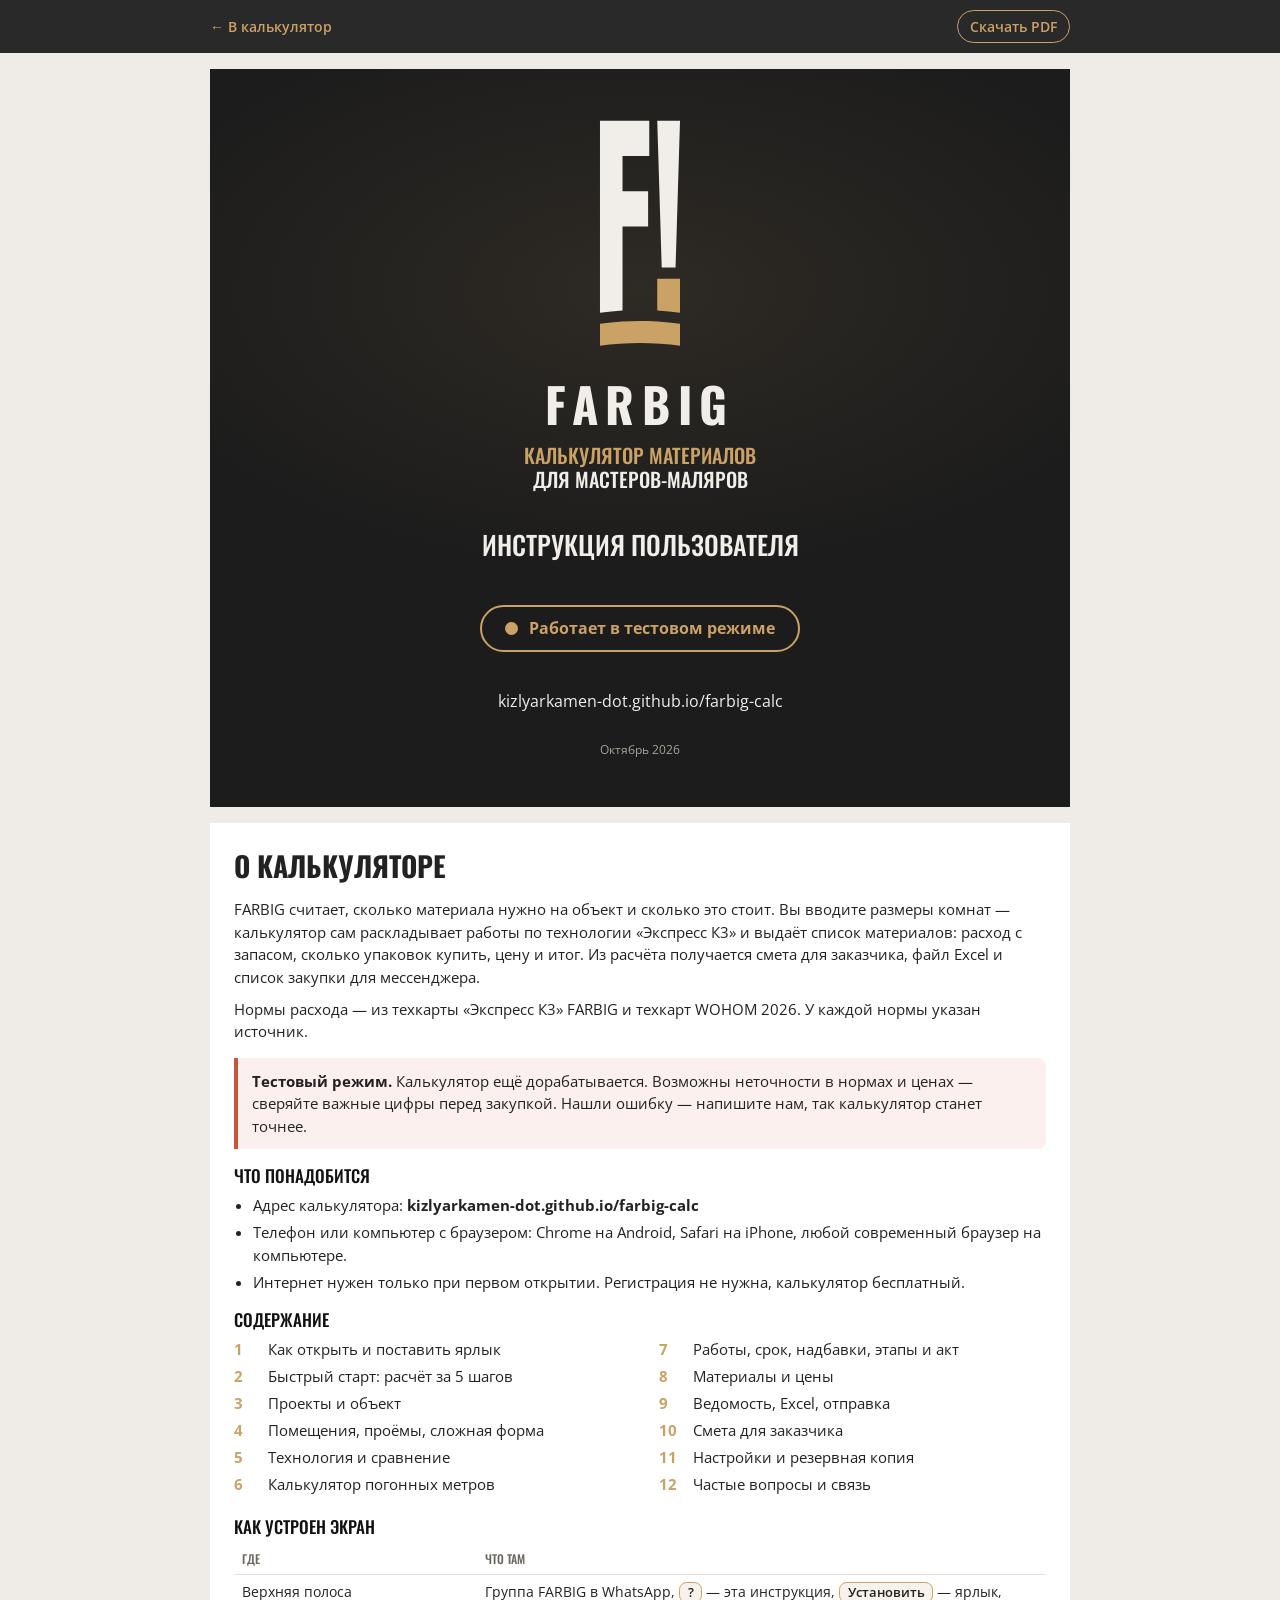
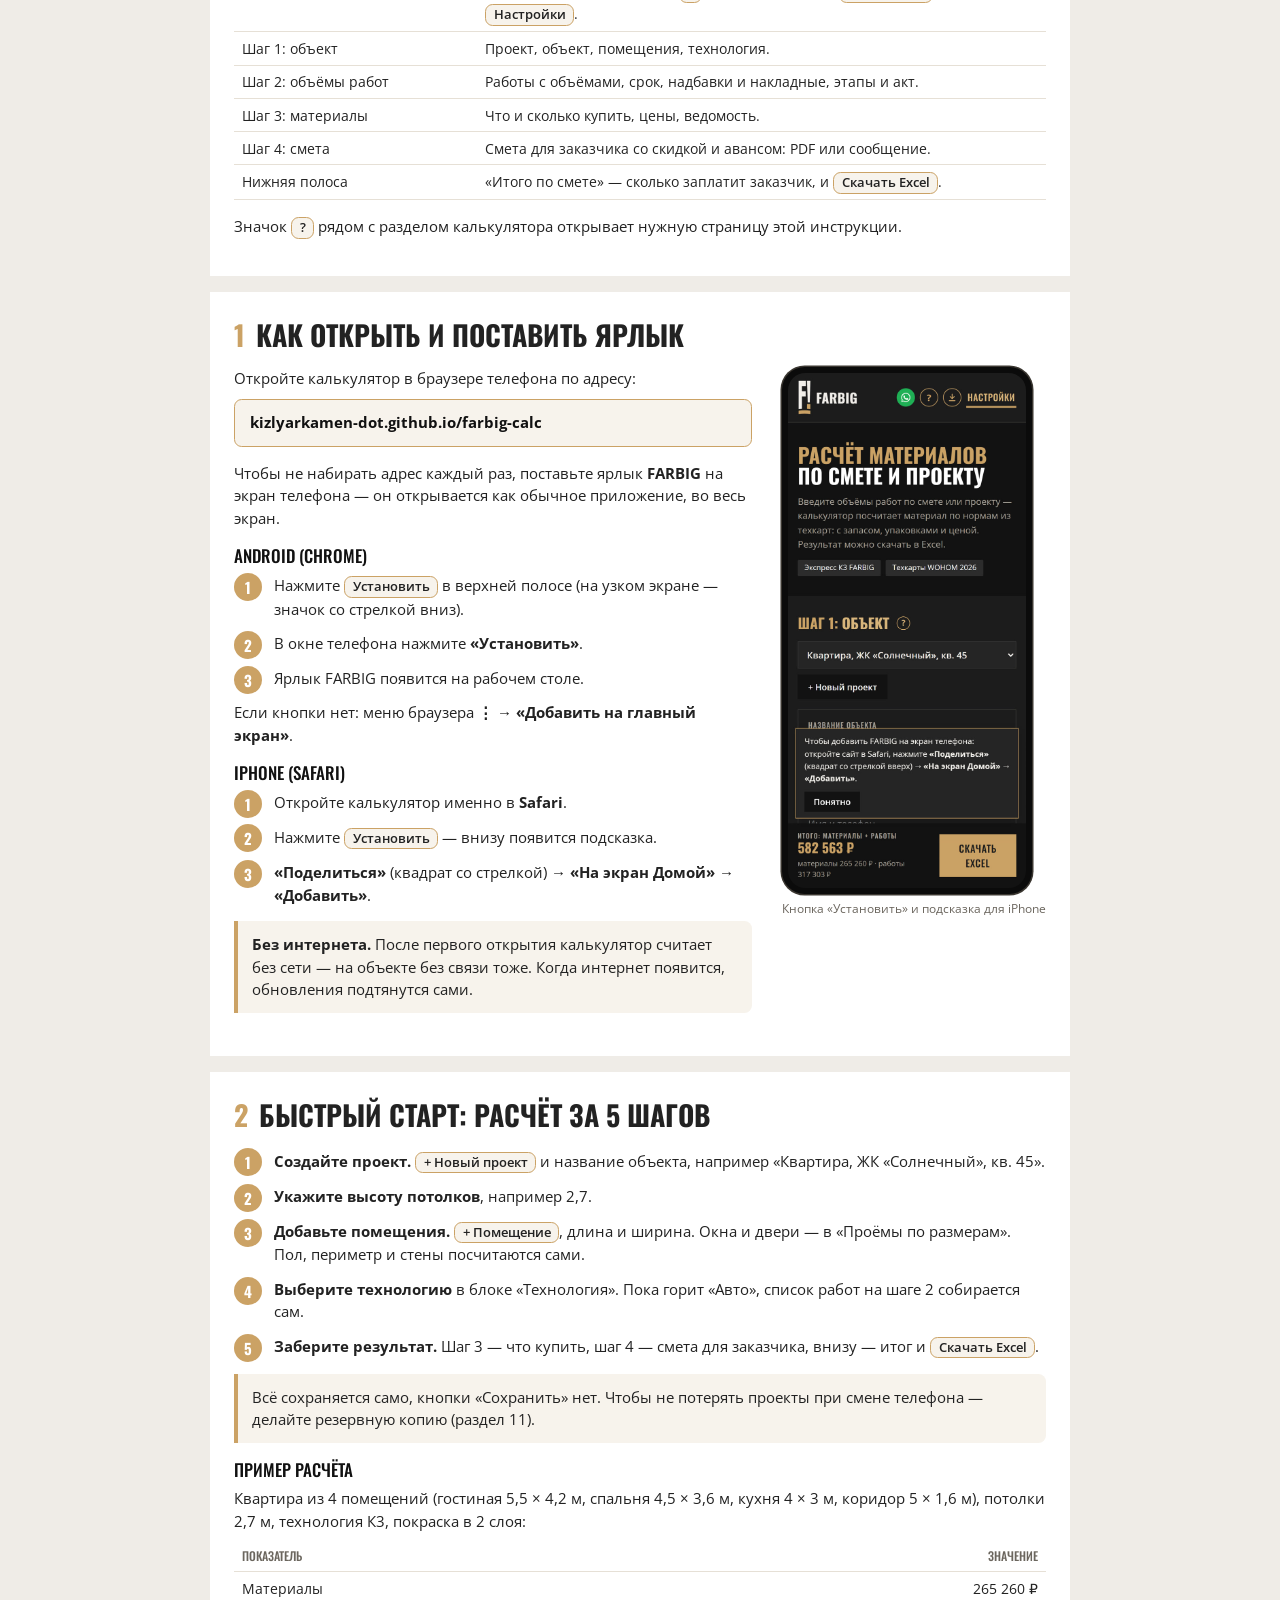
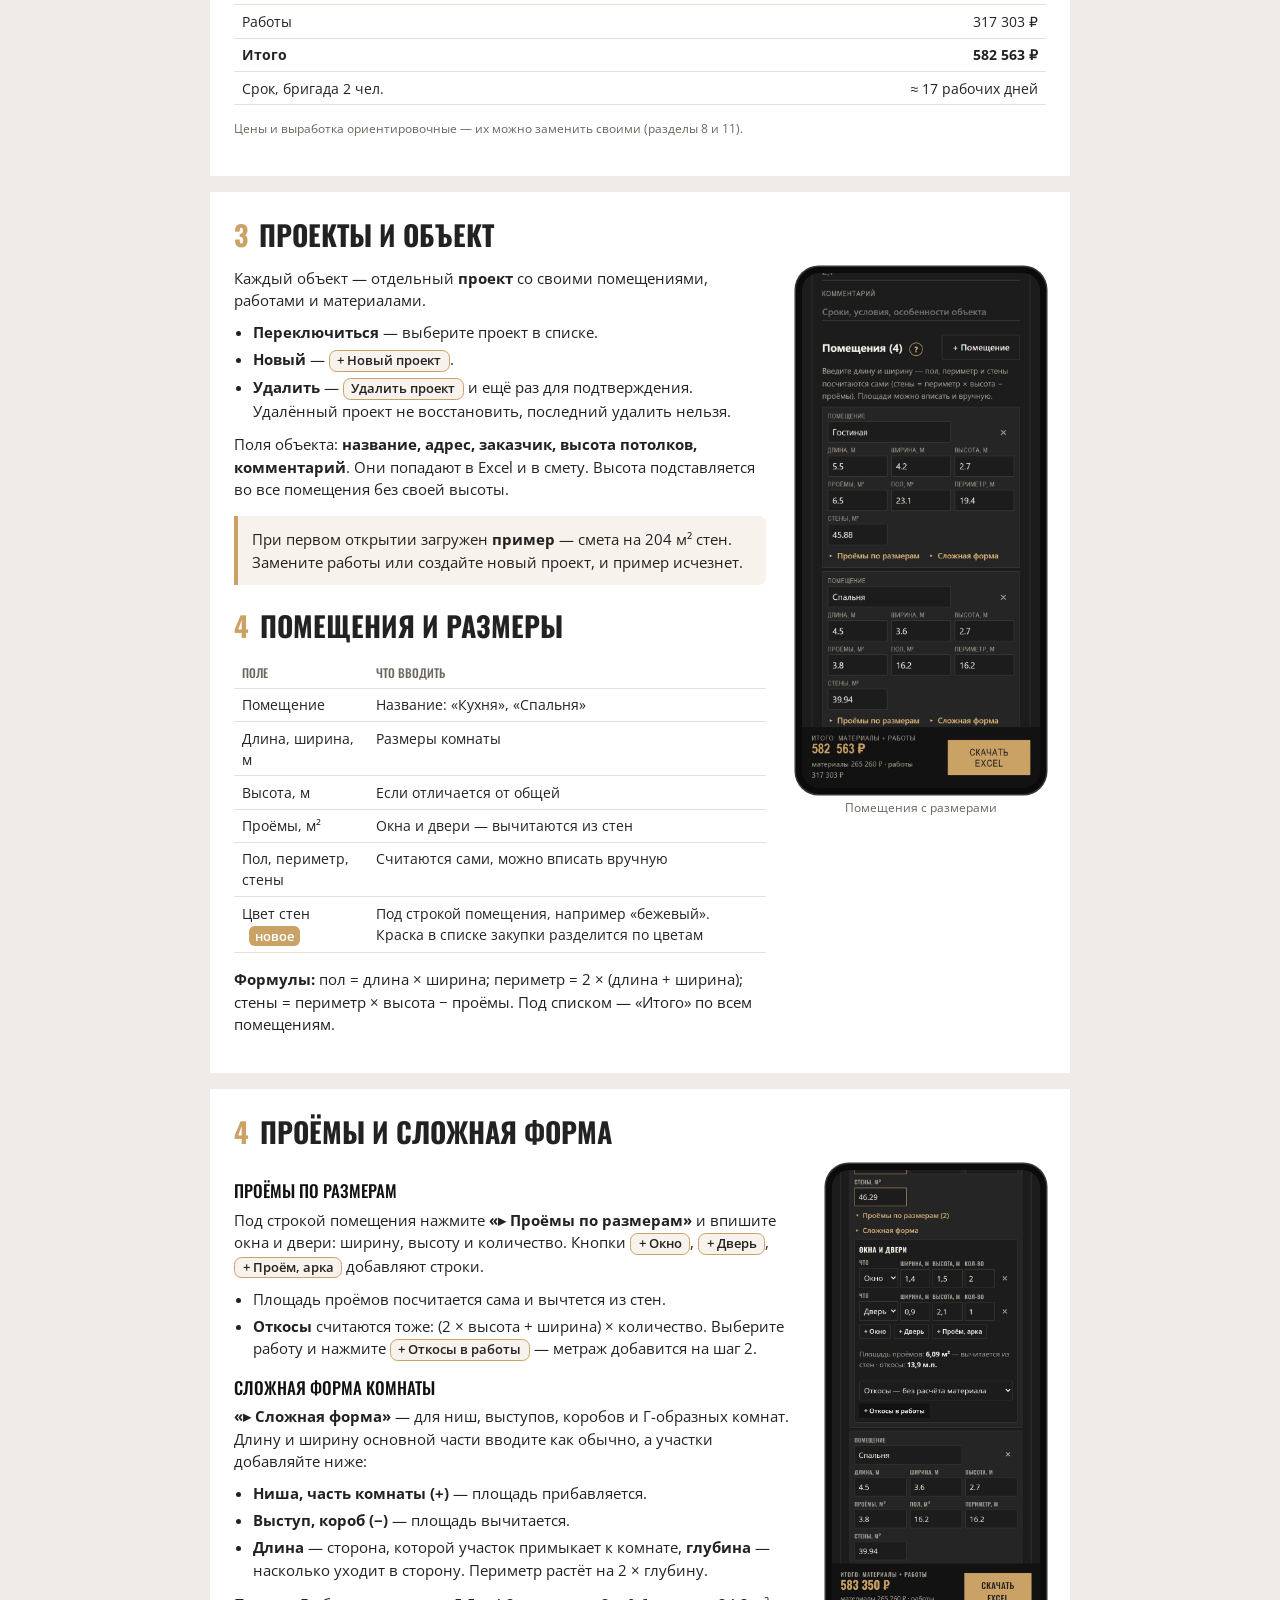
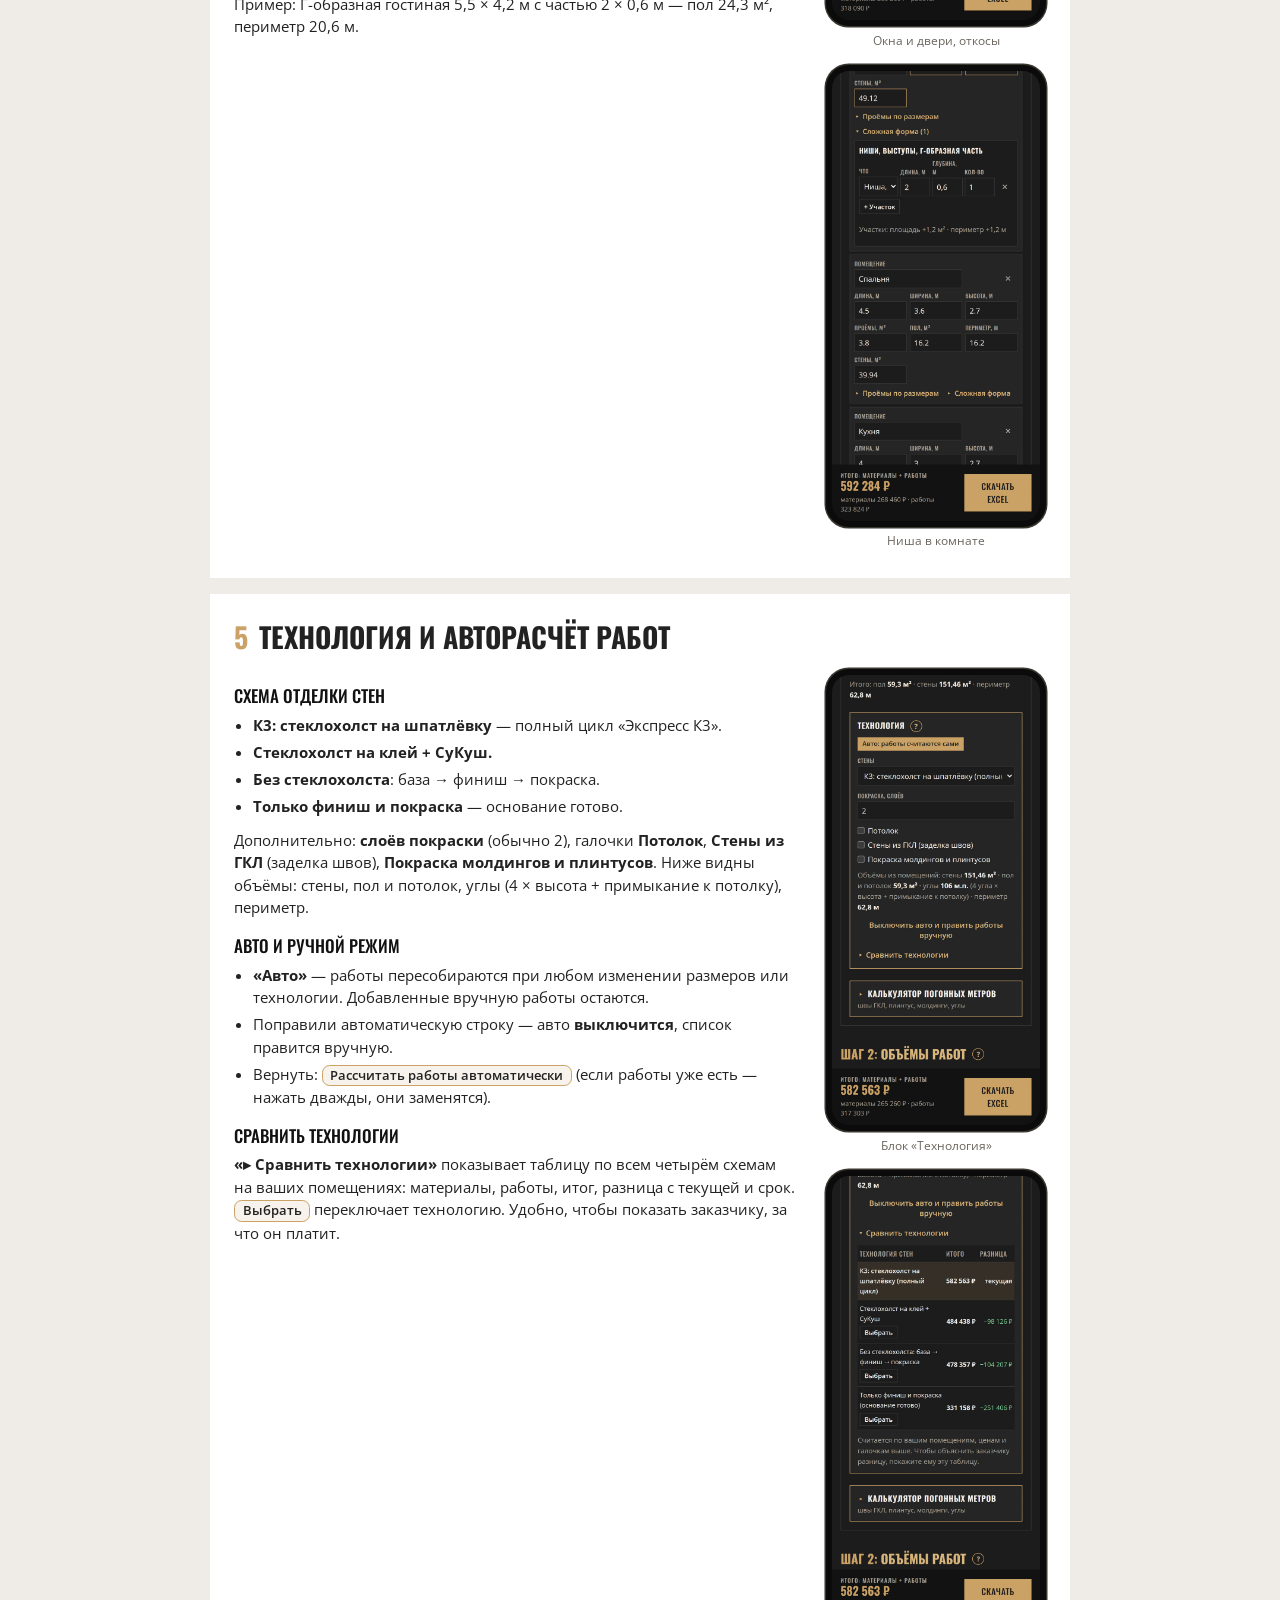
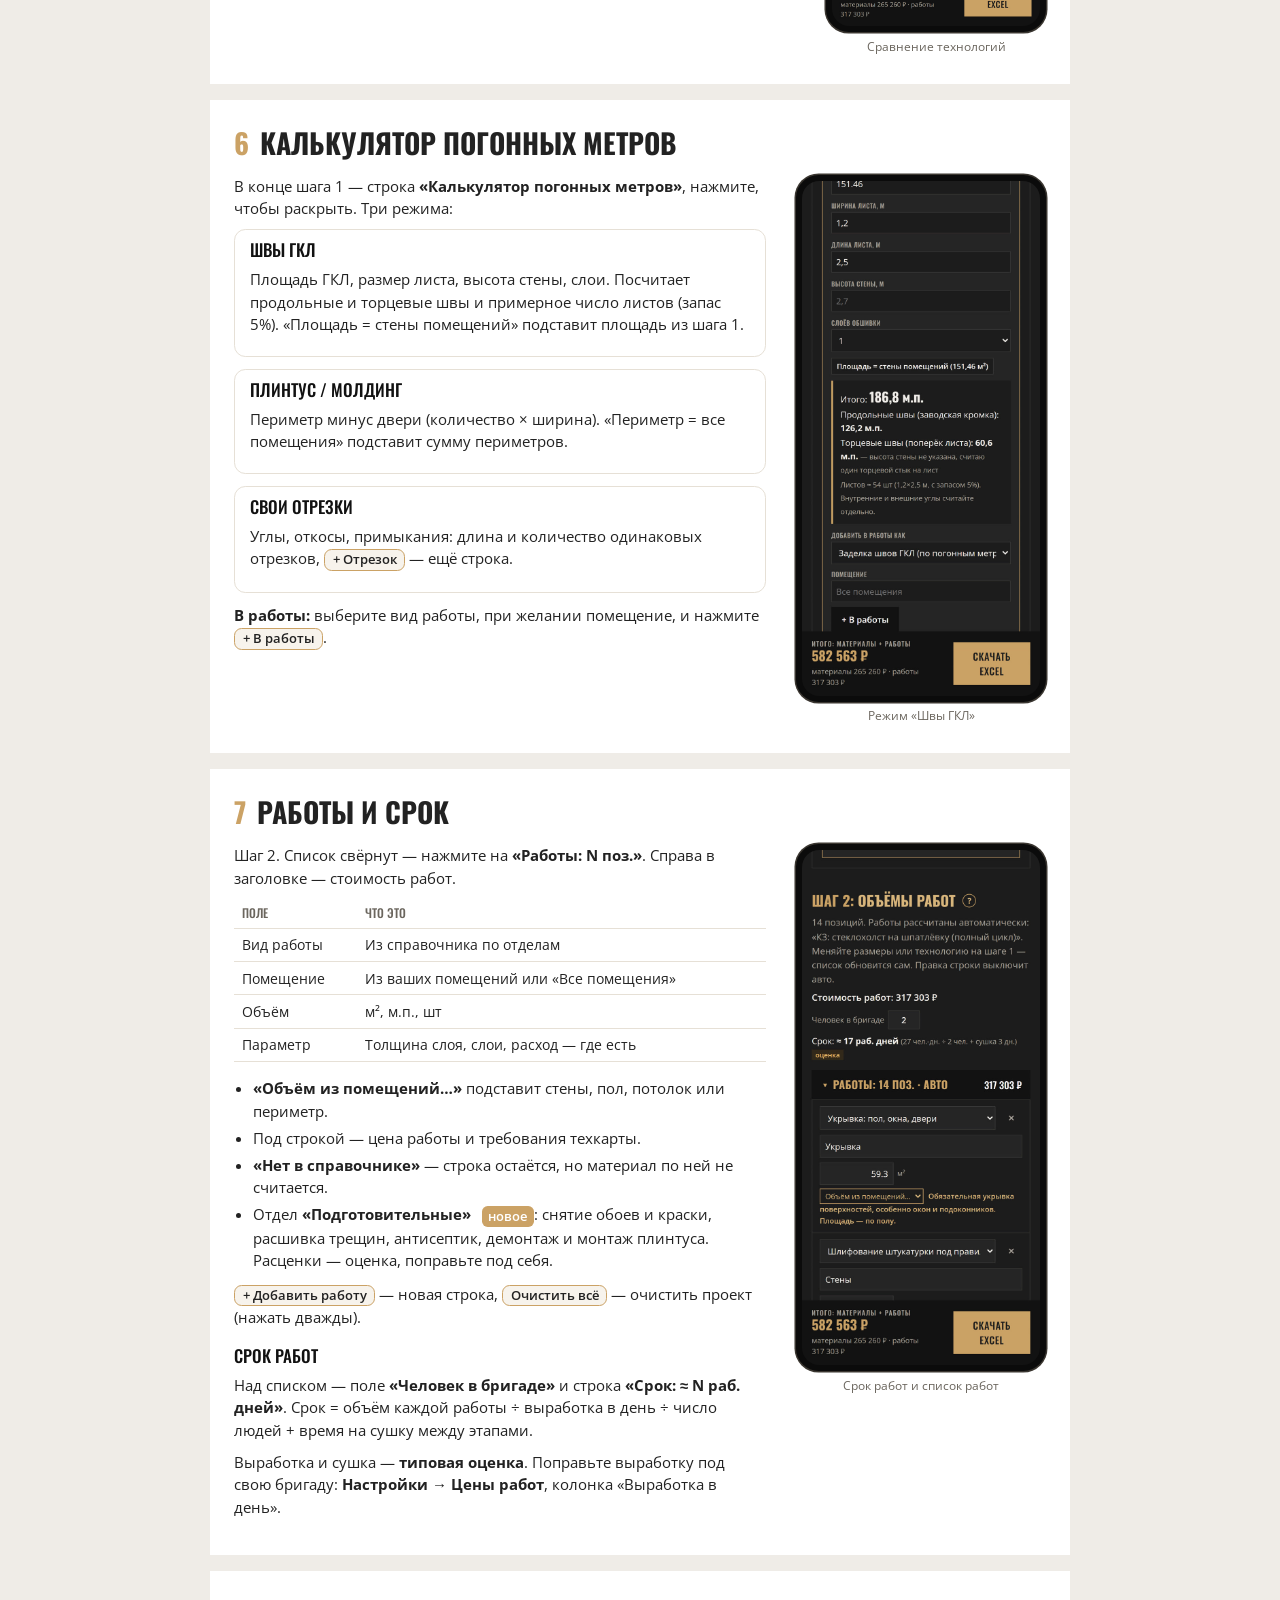
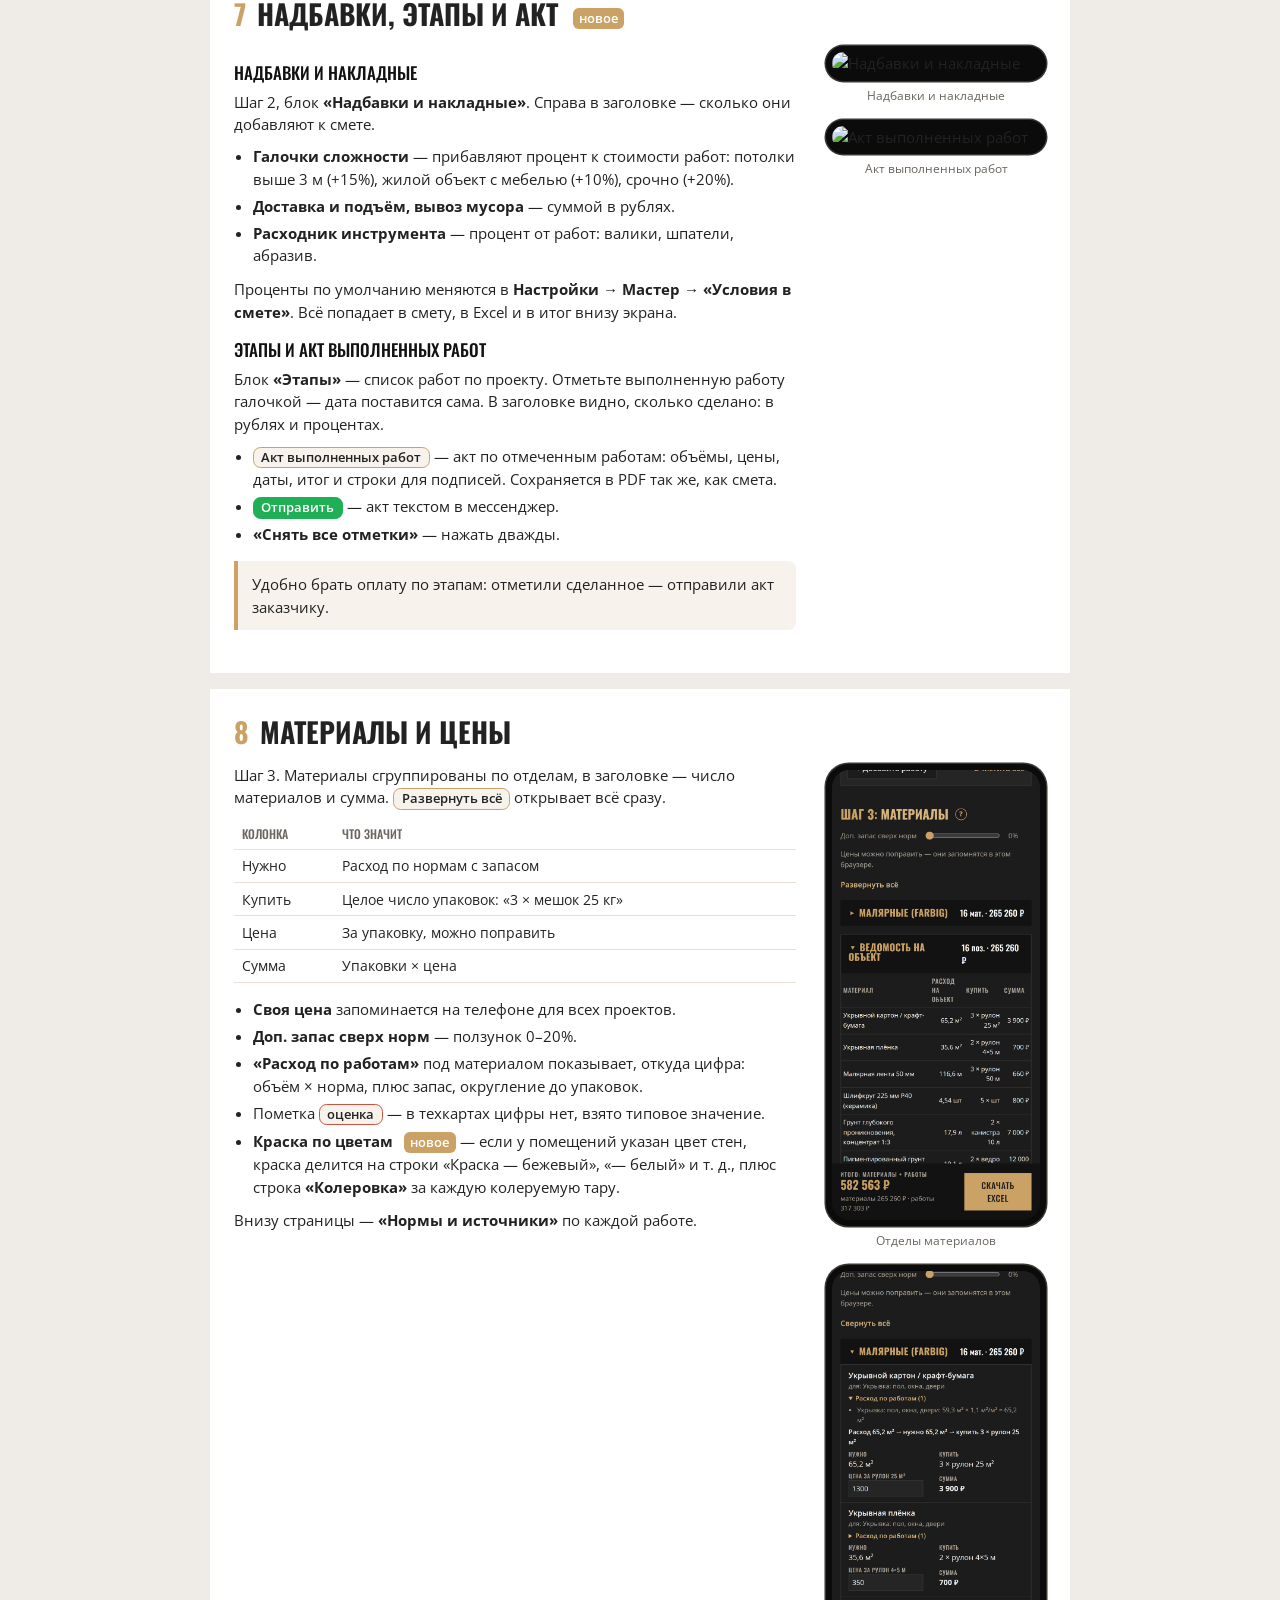
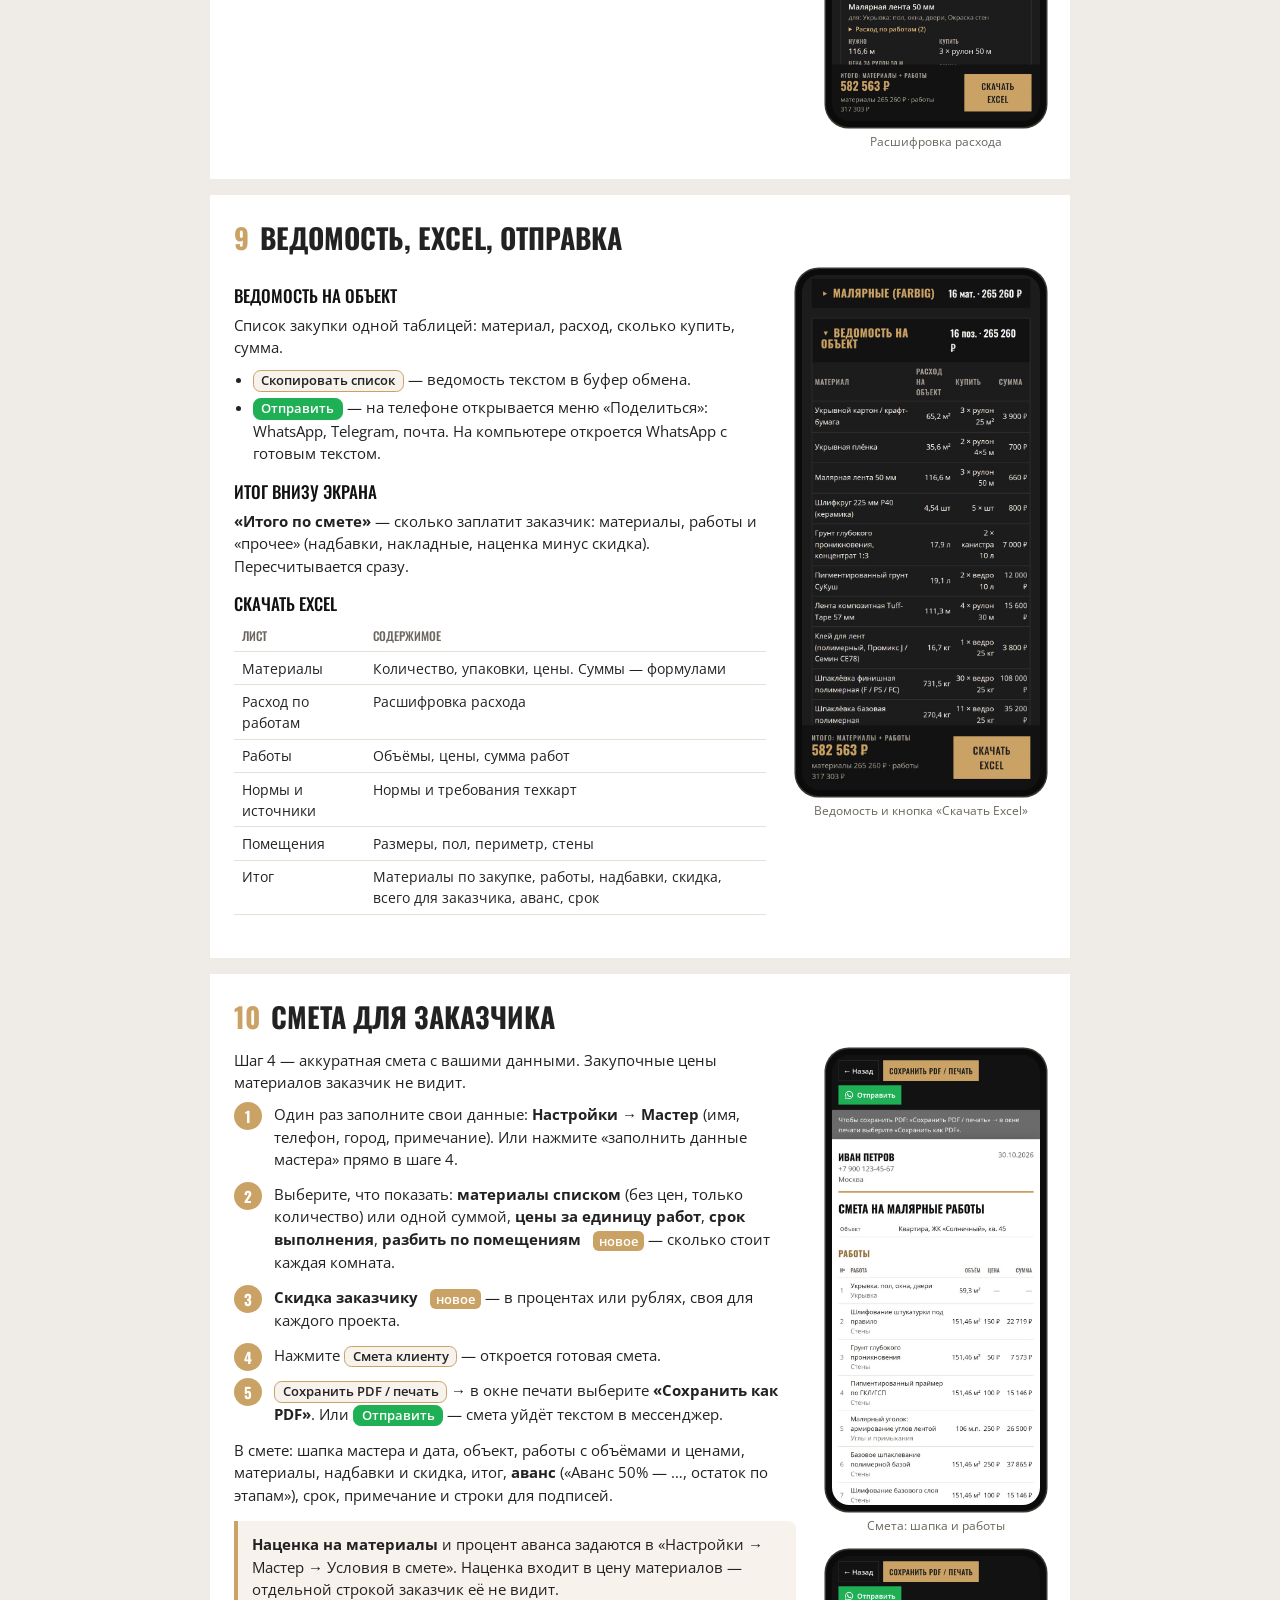
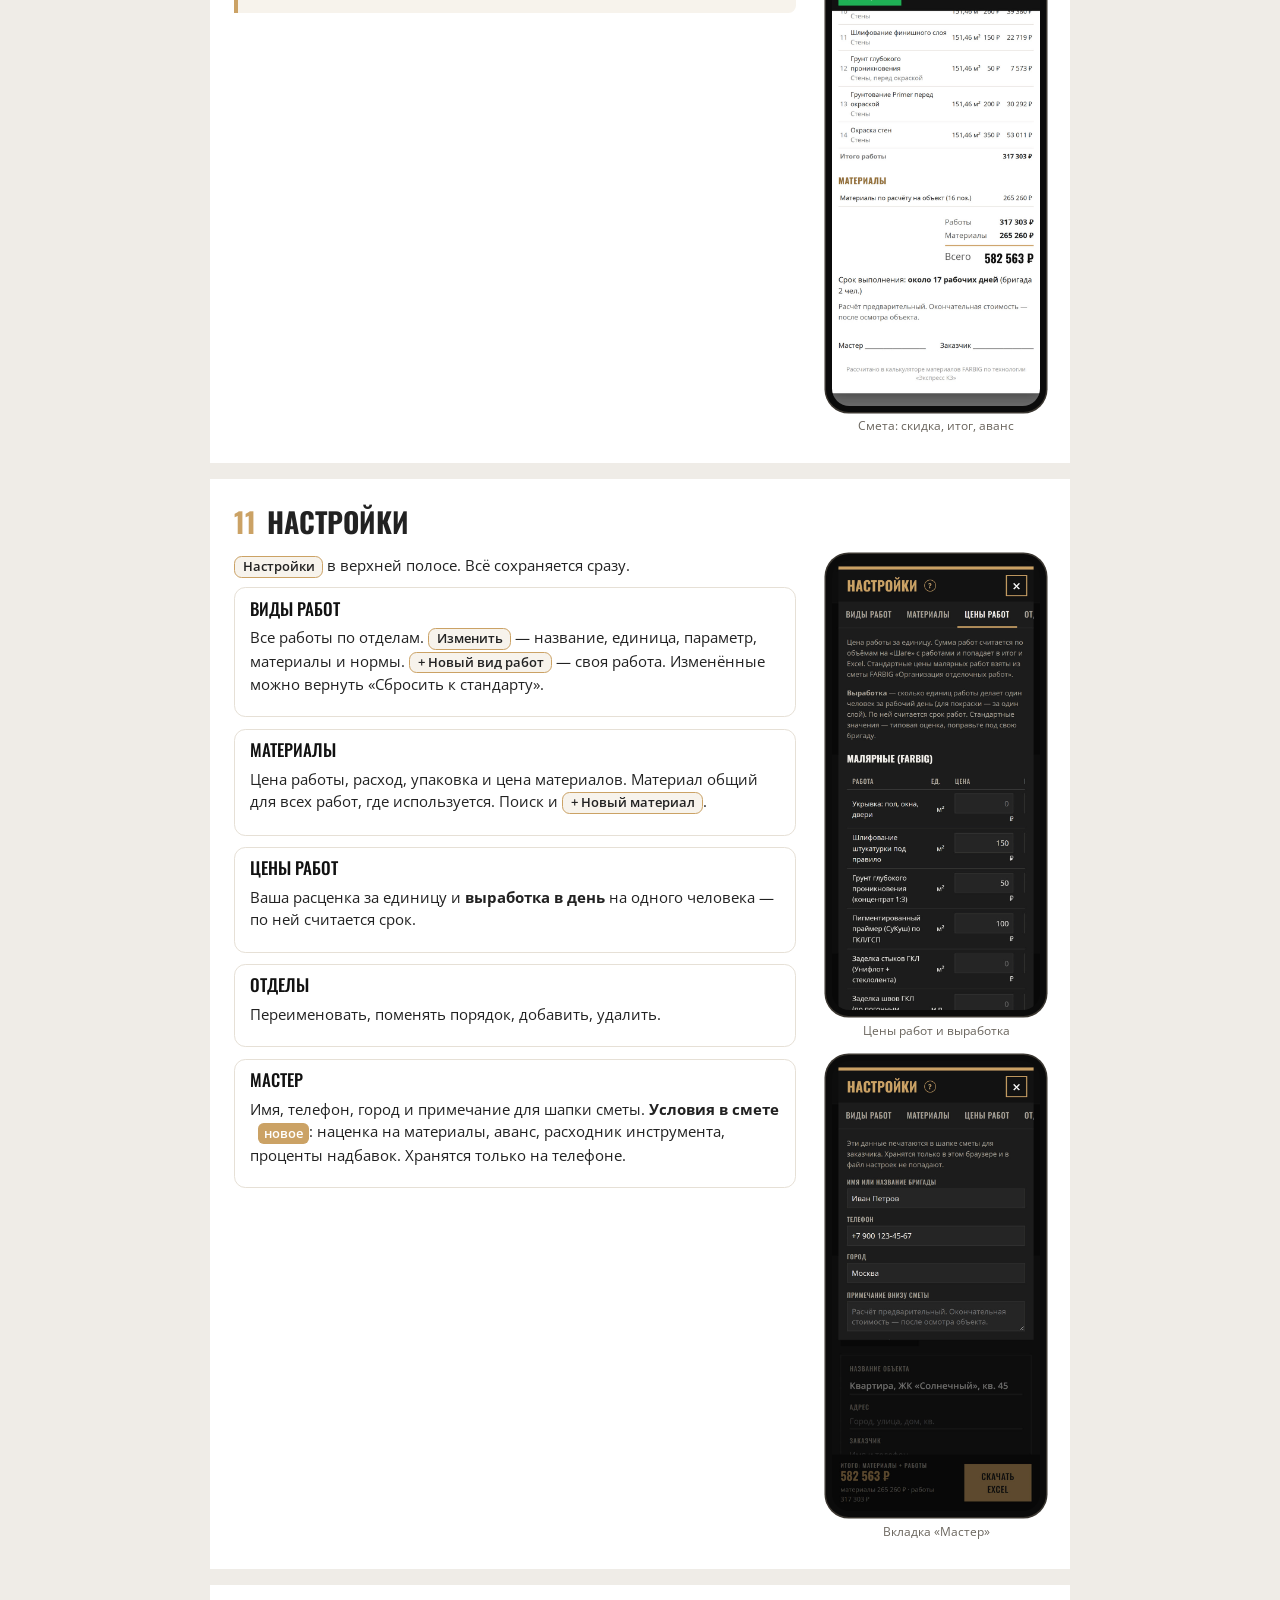
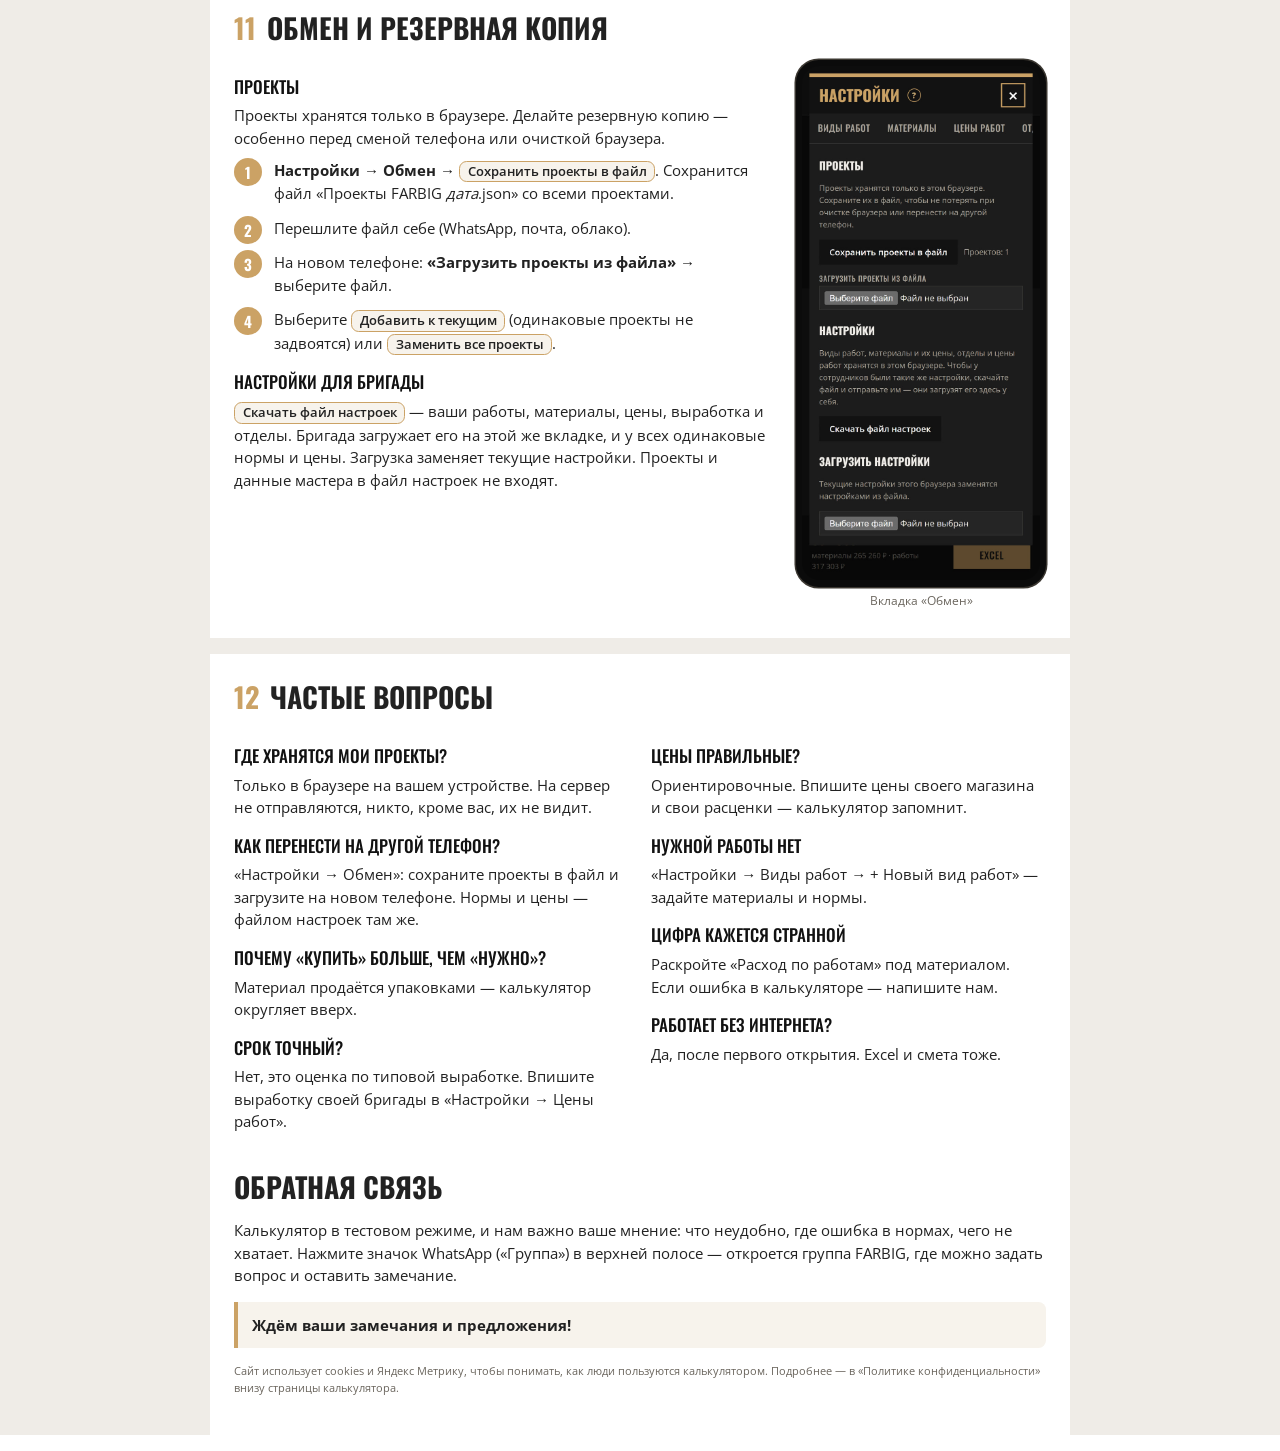
==== commit 4e99dfcb: "Инструкция: надбавки, этапы и акт, скидка и аванс, PDF" ====
--- a/help/index.html
+++ b/help/index.html
@@ -129,7 +129,7 @@
     <li><span>4</span><a href="#s-rooms">Помещения, проёмы, сложная форма</a></li>
     <li><span>5</span><a href="#s-tech">Технология и сравнение</a></li>
     <li><span>6</span><a href="#s-lm">Калькулятор погонных метров</a></li>
-    <li><span>7</span><a href="#s-works">Работы и срок</a></li>
+    <li><span>7</span><a href="#s-works">Работы, срок, надбавки, этапы и акт</a></li>
     <li><span>8</span><a href="#s-mats">Материалы и цены</a></li>
     <li><span>9</span><a href="#s-vedom">Ведомость, Excel, отправка</a></li>
     <li><span>10</span><a href="#s-est">Смета для заказчика</a></li>
@@ -141,10 +141,10 @@
     <tr><th style="width:30%">Где</th><th>Что там</th></tr>
     <tr><td>Верхняя полоса</td><td>Группа FARBIG в WhatsApp, <span class="btn">?</span> — эта инструкция, <span class="btn">Установить</span> — ярлык, <span class="btn">Настройки</span>.</td></tr>
     <tr><td>Шаг 1: объект</td><td>Проект, объект, помещения, технология.</td></tr>
-    <tr><td>Шаг 2: объёмы работ</td><td>Работы с объёмами и срок выполнения.</td></tr>
+    <tr><td>Шаг 2: объёмы работ</td><td>Работы с объёмами, срок, надбавки и накладные, этапы и акт.</td></tr>
     <tr><td>Шаг 3: материалы</td><td>Что и сколько купить, цены, ведомость.</td></tr>
-    <tr><td>Шаг 4: смета</td><td>Смета для заказчика: PDF или сообщение.</td></tr>
-    <tr><td>Нижняя полоса</td><td>Итог «материалы + работы» и <span class="btn">Скачать Excel</span>.</td></tr>
+    <tr><td>Шаг 4: смета</td><td>Смета для заказчика со скидкой и авансом: PDF или сообщение.</td></tr>
+    <tr><td>Нижняя полоса</td><td>«Итого по смете» — сколько заплатит заказчик, и <span class="btn">Скачать Excel</span>.</td></tr>
   </table>
   <p>Значок <span class="btn">?</span> рядом с разделом калькулятора открывает нужную страницу этой инструкции.</p>
   <div class="foot"><span>FARBIG · Инструкция пользователя</span><span>2</span></div>
@@ -220,6 +220,7 @@
         <tr><td>Высота, м</td><td>Если отличается от общей</td></tr>
         <tr><td>Проёмы, м²</td><td>Окна и двери — вычитаются из стен</td></tr>
         <tr><td>Пол, периметр, стены</td><td>Считаются сами, можно вписать вручную</td></tr>
+        <tr><td>Цвет стен <span class="new">новое</span></td><td>Под строкой помещения, например «бежевый». Краска в списке закупки разделится по цветам</td></tr>
       </table>
       <p><b>Формулы:</b> пол = длина × ширина; периметр = 2 × (длина + ширина); стены = периметр × высота − проёмы. Под списком — «Итого» по всем помещениям.</p>
     </div>
@@ -229,7 +230,7 @@
 </section>
 
 <section class="page" id="s-ops">
-  <h2><span class="n">4</span>Проёмы и сложная форма <span class="new">новое</span></h2>
+  <h2><span class="n">4</span>Проёмы и сложная форма</h2>
   <div class="row">
     <div class="txt">
       <h3>Проёмы по размерам</h3>
@@ -273,7 +274,7 @@
         <li>Поправили автоматическую строку — авто <b>выключится</b>, список правится вручную.</li>
         <li>Вернуть: <span class="btn">Рассчитать работы автоматически</span> (если работы уже есть — нажать дважды, они заменятся).</li>
       </ul>
-      <h3 id="s-cmp">Сравнить технологии <span class="new">новое</span></h3>
+      <h3 id="s-cmp">Сравнить технологии</h3>
       <p><b>«▸ Сравнить технологии»</b> показывает таблицу по всем четырём схемам на ваших помещениях: материалы, работы, итог, разница с текущей и срок. <span class="btn">Выбрать</span> переключает технологию. Удобно, чтобы показать заказчику, за что он платит.</p>
     </div>
     <div class="pics">
@@ -315,15 +316,45 @@
         <li><b>«Объём из помещений…»</b> подставит стены, пол, потолок или периметр.</li>
         <li>Под строкой — цена работы и требования техкарты.</li>
         <li><b>«Нет в справочнике»</b> — строка остаётся, но материал по ней не считается.</li>
+        <li>Отдел <b>«Подготовительные»</b> <span class="new">новое</span>: снятие обоев и краски, расшивка трещин, антисептик, демонтаж и монтаж плинтуса. Расценки — оценка, поправьте под себя.</li>
       </ul>
       <p><span class="btn">+ Добавить работу</span> — новая строка, <span class="btn">Очистить всё</span> — очистить проект (нажать дважды).</p>
-      <h3 id="s-term">Срок работ <span class="new">новое</span></h3>
+      <h3 id="s-term">Срок работ</h3>
       <p>Над списком — поле <b>«Человек в бригаде»</b> и строка <b>«Срок: ≈ N раб. дней»</b>. Срок = объём каждой работы ÷ выработка в день ÷ число людей + время на сушку между этапами.</p>
       <p>Выработка и сушка — <b>типовая оценка</b>. Поправьте выработку под свою бригаду: <b>Настройки → Цены работ</b>, колонка «Выработка в день».</p>
     </div>
     <div class="pics"><div><div class="phone"><img src="img/works.jpg" alt="Работы и срок"></div><div class="cap">Срок работ и список работ</div></div></div>
   </div>
   <div class="foot"><span>FARBIG · Инструкция пользователя</span><span>9</span></div>
+</section>
+
+<section class="page" id="s-extras">
+  <h2><span class="n">7</span>Надбавки, этапы и акт <span class="new">новое</span></h2>
+  <div class="row">
+    <div class="txt">
+      <h3>Надбавки и накладные</h3>
+      <p>Шаг 2, блок <b>«Надбавки и накладные»</b>. Справа в заголовке — сколько они добавляют к смете.</p>
+      <ul>
+        <li><b>Галочки сложности</b> — прибавляют процент к стоимости работ: потолки выше 3 м (+15%), жилой объект с мебелью (+10%), срочно (+20%).</li>
+        <li><b>Доставка и подъём, вывоз мусора</b> — суммой в рублях.</li>
+        <li><b>Расходник инструмента</b> — процент от работ: валики, шпатели, абразив.</li>
+      </ul>
+      <p>Проценты по умолчанию меняются в <b>Настройки → Мастер → «Условия в смете»</b>. Всё попадает в смету, в Excel и в итог внизу экрана.</p>
+      <h3>Этапы и акт выполненных работ</h3>
+      <p>Блок <b>«Этапы»</b> — список работ по проекту. Отметьте выполненную работу галочкой — дата поставится сама. В заголовке видно, сколько сделано: в рублях и процентах.</p>
+      <ul>
+        <li><span class="btn">Акт выполненных работ</span> — акт по отмеченным работам: объёмы, цены, даты, итог и строки для подписей. Сохраняется в PDF так же, как смета.</li>
+        <li><span class="btn wa">Отправить</span> — акт текстом в мессенджер.</li>
+        <li><b>«Снять все отметки»</b> — нажать дважды.</li>
+      </ul>
+      <div class="note">Удобно брать оплату по этапам: отметили сделанное — отправили акт заказчику.</div>
+    </div>
+    <div class="pics">
+      <div><div class="phone sm"><img src="img/extras.jpg" alt="Надбавки и накладные"></div><div class="cap">Надбавки и накладные</div></div>
+      <div><div class="phone sm"><img src="img/act.jpg" alt="Акт выполненных работ"></div><div class="cap">Акт выполненных работ</div></div>
+    </div>
+  </div>
+  <div class="foot"><span>FARBIG · Инструкция пользователя</span><span>10</span></div>
 </section>
 
 <section class="page" id="s-mats">
@@ -343,6 +374,7 @@
         <li><b>Доп. запас сверх норм</b> — ползунок 0–20%.</li>
         <li><b>«Расход по работам»</b> под материалом показывает, откуда цифра: объём × норма, плюс запас, округление до упаковок.</li>
         <li>Пометка <span class="btn" style="border-color:#C9533F">оценка</span> — в техкартах цифры нет, взято типовое значение.</li>
+        <li><b>Краска по цветам</b> <span class="new">новое</span> — если у помещений указан цвет стен, краска делится на строки «Краска — бежевый», «— белый» и т. д., плюс строка <b>«Колеровка»</b> за каждую колеруемую тару.</li>
       </ul>
       <p>Внизу страницы — <b>«Нормы и источники»</b> по каждой работе.</p>
     </div>
@@ -351,7 +383,7 @@
       <div><div class="phone sm"><img src="img/use.jpg" alt="Расход по работам"></div><div class="cap">Расшифровка расхода</div></div>
     </div>
   </div>
-  <div class="foot"><span>FARBIG · Инструкция пользователя</span><span>10</span></div>
+  <div class="foot"><span>FARBIG · Инструкция пользователя</span><span>11</span></div>
 </section>
 
 <section class="page" id="s-vedom">
@@ -362,10 +394,10 @@
       <p>Список закупки одной таблицей: материал, расход, сколько купить, сумма.</p>
       <ul>
         <li><span class="btn">Скопировать список</span> — ведомость текстом в буфер обмена.</li>
-        <li><span class="btn wa">Отправить</span> <span class="new">новое</span> — на телефоне открывается меню «Поделиться»: WhatsApp, Telegram, почта. На компьютере откроется WhatsApp с готовым текстом.</li>
+        <li><span class="btn wa">Отправить</span> — на телефоне открывается меню «Поделиться»: WhatsApp, Telegram, почта. На компьютере откроется WhatsApp с готовым текстом.</li>
       </ul>
       <h3>Итог внизу экрана</h3>
-      <p>«Итого: материалы + работы» и суммы по отдельности. Пересчитывается сразу.</p>
+      <p><b>«Итого по смете»</b> — сколько заплатит заказчик: материалы, работы и «прочее» (надбавки, накладные, наценка минус скидка). Пересчитывается сразу.</p>
       <h3>Скачать Excel</h3>
       <table>
         <tr><th>Лист</th><th>Содержимое</th></tr>
@@ -374,34 +406,35 @@
         <tr><td>Работы</td><td>Объёмы, цены, сумма работ</td></tr>
         <tr><td>Нормы и источники</td><td>Нормы и требования техкарт</td></tr>
         <tr><td>Помещения</td><td>Размеры, пол, периметр, стены</td></tr>
-        <tr><td>Итог</td><td>Объект, материалы, работы, всего, срок</td></tr>
+        <tr><td>Итог</td><td>Материалы по закупке, работы, надбавки, скидка, всего для заказчика, аванс, срок</td></tr>
       </table>
     </div>
     <div class="pics"><div><div class="phone"><img src="img/vedom.jpg" alt="Ведомость"></div><div class="cap">Ведомость и кнопка «Скачать Excel»</div></div></div>
   </div>
-  <div class="foot"><span>FARBIG · Инструкция пользователя</span><span>11</span></div>
+  <div class="foot"><span>FARBIG · Инструкция пользователя</span><span>12</span></div>
 </section>
 
 <section class="page" id="s-est">
-  <h2><span class="n">10</span>Смета для заказчика <span class="new">новое</span></h2>
+  <h2><span class="n">10</span>Смета для заказчика</h2>
   <div class="row">
     <div class="txt">
       <p>Шаг 4 — аккуратная смета с вашими данными. Закупочные цены материалов заказчик не видит.</p>
       <ol class="steps">
         <li>Один раз заполните свои данные: <b>Настройки → Мастер</b> (имя, телефон, город, примечание). Или нажмите «заполнить данные мастера» прямо в шаге 4.</li>
-        <li>Выберите, что показать: <b>материалы списком</b> (без цен, только количество) или одной суммой, <b>цены за единицу работ</b>, <b>срок выполнения</b>.</li>
+        <li>Выберите, что показать: <b>материалы списком</b> (без цен, только количество) или одной суммой, <b>цены за единицу работ</b>, <b>срок выполнения</b>, <b>разбить по помещениям</b> <span class="new">новое</span> — сколько стоит каждая комната.</li>
+        <li><b>Скидка заказчику</b> <span class="new">новое</span> — в процентах или рублях, своя для каждого проекта.</li>
         <li>Нажмите <span class="btn">Смета клиенту</span> — откроется готовая смета.</li>
         <li><span class="btn">Сохранить PDF / печать</span> → в окне печати выберите <b>«Сохранить как PDF»</b>. Или <span class="btn wa">Отправить</span> — смета уйдёт текстом в мессенджер.</li>
       </ol>
-      <p>В смете: шапка мастера и дата, объект, адрес и заказчик, работы с объёмами и ценами, материалы, итог, срок, комментарий объекта, примечание и строки для подписей.</p>
-      <div class="note">Примечание по умолчанию: «Расчёт предварительный. Окончательная стоимость — после осмотра объекта». Его можно заменить своим в «Настройки → Мастер».</div>
+      <p>В смете: шапка мастера и дата, объект, работы с объёмами и ценами, материалы, надбавки и скидка, итог, <b>аванс</b> («Аванс 50% — …, остаток по этапам»), срок, примечание и строки для подписей.</p>
+      <div class="note"><b>Наценка на материалы</b> и процент аванса задаются в «Настройки → Мастер → Условия в смете». Наценка входит в цену материалов — отдельной строкой заказчик её не видит.</div>
     </div>
     <div class="pics">
       <div><div class="phone sm"><img src="img/est.jpg" alt="Смета, начало"></div><div class="cap">Смета: шапка и работы</div></div>
-      <div><div class="phone sm"><img src="img/est2.jpg" alt="Смета, итог"></div><div class="cap">Смета: итог и подписи</div></div>
-    </div>
-  </div>
-  <div class="foot"><span>FARBIG · Инструкция пользователя</span><span>12</span></div>
+      <div><div class="phone sm"><img src="img/est2.jpg" alt="Смета, итог"></div><div class="cap">Смета: скидка, итог, аванс</div></div>
+    </div>
+  </div>
+  <div class="foot"><span>FARBIG · Инструкция пользователя</span><span>13</span></div>
 </section>
 
 <section class="page" id="s-settings">
@@ -411,20 +444,20 @@
       <p><span class="btn">Настройки</span> в верхней полосе. Всё сохраняется сразу.</p>
       <div class="card"><h3>Виды работ</h3><p>Все работы по отделам. <span class="btn">Изменить</span> — название, единица, параметр, материалы и нормы. <span class="btn">+ Новый вид работ</span> — своя работа. Изменённые можно вернуть «Сбросить к стандарту».</p></div>
       <div class="card"><h3>Материалы</h3><p>Цена работы, расход, упаковка и цена материалов. Материал общий для всех работ, где используется. Поиск и <span class="btn">+ Новый материал</span>.</p></div>
-      <div class="card"><h3>Цены работ</h3><p>Ваша расценка за единицу и <b>выработка в день</b> на одного человека <span class="new">новое</span> — по ней считается срок.</p></div>
+      <div class="card"><h3>Цены работ</h3><p>Ваша расценка за единицу и <b>выработка в день</b> на одного человека — по ней считается срок.</p></div>
       <div class="card"><h3>Отделы</h3><p>Переименовать, поменять порядок, добавить, удалить.</p></div>
-      <div class="card"><h3>Мастер <span class="new">новое</span></h3><p>Имя, телефон, город и примечание для шапки сметы. Хранятся только на телефоне.</p></div>
+      <div class="card"><h3>Мастер</h3><p>Имя, телефон, город и примечание для шапки сметы. <b>Условия в смете</b> <span class="new">новое</span>: наценка на материалы, аванс, расходник инструмента, проценты надбавок. Хранятся только на телефоне.</p></div>
     </div>
     <div class="pics">
       <div><div class="phone sm"><img src="img/set-labor.jpg" alt="Цены работ и выработка"></div><div class="cap">Цены работ и выработка</div></div>
       <div><div class="phone sm"><img src="img/set-master.jpg" alt="Данные мастера"></div><div class="cap">Вкладка «Мастер»</div></div>
     </div>
   </div>
-  <div class="foot"><span>FARBIG · Инструкция пользователя</span><span>13</span></div>
+  <div class="foot"><span>FARBIG · Инструкция пользователя</span><span>14</span></div>
 </section>
 
 <section class="page" id="s-backup">
-  <h2><span class="n">11</span>Обмен и резервная копия <span class="new">новое</span></h2>
+  <h2><span class="n">11</span>Обмен и резервная копия</h2>
   <div class="row">
     <div class="txt">
       <h3>Проекты</h3>
@@ -440,7 +473,7 @@
     </div>
     <div class="pics"><div><div class="phone"><img src="img/set-share.jpg" alt="Вкладка Обмен"></div><div class="cap">Вкладка «Обмен»</div></div></div>
   </div>
-  <div class="foot"><span>FARBIG · Инструкция пользователя</span><span>14</span></div>
+  <div class="foot"><span>FARBIG · Инструкция пользователя</span><span>15</span></div>
 </section>
 
 <section class="page" id="s-faq">
@@ -471,7 +504,7 @@
   <p>Калькулятор в тестовом режиме, и нам важно ваше мнение: что неудобно, где ошибка в нормах, чего не хватает. Нажмите значок WhatsApp («Группа») в верхней полосе — откроется группа FARBIG, где можно задать вопрос и оставить замечание.</p>
   <div class="note"><b>Ждём ваши замечания и предложения!</b></div>
   <p style="font-size:8.5pt;color:var(--muted)">Сайт использует cookies и Яндекс Метрику, чтобы понимать, как люди пользуются калькулятором. Подробнее — в «Политике конфиденциальности» внизу страницы калькулятора.</p>
-  <div class="foot"><span>FARBIG · Инструкция пользователя</span><span>15</span></div>
+  <div class="foot"><span>FARBIG · Инструкция пользователя</span><span>16</span></div>
 </section>
 </body>
 </html>
--- a/help/fonts/fonts.css
+++ b/help/fonts/fonts.css
@@ -0,0 +1,96 @@
+﻿/* cyrillic */
+@font-face {
+  font-family: 'Open Sans';
+  font-style: normal;
+  font-weight: 400;
+  font-stretch: 100%;
+  font-display: swap;
+  src: url(OpenSans-400-cyrillic.woff2) format('woff2');
+  unicode-range: U+0301, U+0400-045F, U+0490-0491, U+04B0-04B1, U+2116;
+}
+/* latin */
+@font-face {
+  font-family: 'Open Sans';
+  font-style: normal;
+  font-weight: 400;
+  font-stretch: 100%;
+  font-display: swap;
+  src: url(OpenSans-400-latin.woff2) format('woff2');
+  unicode-range: U+0000-00FF, U+0131, U+0152-0153, U+02BB-02BC, U+02C6, U+02DA, U+02DC, U+0304, U+0308, U+0329, U+2000-206F, U+20AC, U+2122, U+2191, U+2193, U+2212, U+2215, U+FEFF, U+FFFD;
+}
+/* cyrillic */
+@font-face {
+  font-family: 'Open Sans';
+  font-style: normal;
+  font-weight: 600;
+  font-stretch: 100%;
+  font-display: swap;
+  src: url(OpenSans-600-cyrillic.woff2) format('woff2');
+  unicode-range: U+0301, U+0400-045F, U+0490-0491, U+04B0-04B1, U+2116;
+}
+/* latin */
+@font-face {
+  font-family: 'Open Sans';
+  font-style: normal;
+  font-weight: 600;
+  font-stretch: 100%;
+  font-display: swap;
+  src: url(OpenSans-600-latin.woff2) format('woff2');
+  unicode-range: U+0000-00FF, U+0131, U+0152-0153, U+02BB-02BC, U+02C6, U+02DA, U+02DC, U+0304, U+0308, U+0329, U+2000-206F, U+20AC, U+2122, U+2191, U+2193, U+2212, U+2215, U+FEFF, U+FFFD;
+}
+/* cyrillic */
+@font-face {
+  font-family: 'Open Sans';
+  font-style: normal;
+  font-weight: 700;
+  font-stretch: 100%;
+  font-display: swap;
+  src: url(OpenSans-700-cyrillic.woff2) format('woff2');
+  unicode-range: U+0301, U+0400-045F, U+0490-0491, U+04B0-04B1, U+2116;
+}
+/* latin */
+@font-face {
+  font-family: 'Open Sans';
+  font-style: normal;
+  font-weight: 700;
+  font-stretch: 100%;
+  font-display: swap;
+  src: url(OpenSans-700-latin.woff2) format('woff2');
+  unicode-range: U+0000-00FF, U+0131, U+0152-0153, U+02BB-02BC, U+02C6, U+02DA, U+02DC, U+0304, U+0308, U+0329, U+2000-206F, U+20AC, U+2122, U+2191, U+2193, U+2212, U+2215, U+FEFF, U+FFFD;
+}
+/* cyrillic */
+@font-face {
+  font-family: 'Oswald';
+  font-style: normal;
+  font-weight: 500;
+  font-display: swap;
+  src: url(Oswald-500-cyrillic.woff2) format('woff2');
+  unicode-range: U+0301, U+0400-045F, U+0490-0491, U+04B0-04B1, U+2116;
+}
+/* latin */
+@font-face {
+  font-family: 'Oswald';
+  font-style: normal;
+  font-weight: 500;
+  font-display: swap;
+  src: url(Oswald-500-latin.woff2) format('woff2');
+  unicode-range: U+0000-00FF, U+0131, U+0152-0153, U+02BB-02BC, U+02C6, U+02DA, U+02DC, U+0304, U+0308, U+0329, U+2000-206F, U+20AC, U+2122, U+2191, U+2193, U+2212, U+2215, U+FEFF, U+FFFD;
+}
+/* cyrillic */
+@font-face {
+  font-family: 'Oswald';
+  font-style: normal;
+  font-weight: 700;
+  font-display: swap;
+  src: url(Oswald-700-cyrillic.woff2) format('woff2');
+  unicode-range: U+0301, U+0400-045F, U+0490-0491, U+04B0-04B1, U+2116;
+}
+/* latin */
+@font-face {
+  font-family: 'Oswald';
+  font-style: normal;
+  font-weight: 700;
+  font-display: swap;
+  src: url(Oswald-700-latin.woff2) format('woff2');
+  unicode-range: U+0000-00FF, U+0131, U+0152-0153, U+02BB-02BC, U+02C6, U+02DA, U+02DC, U+0304, U+0308, U+0329, U+2000-206F, U+20AC, U+2122, U+2191, U+2193, U+2212, U+2215, U+FEFF, U+FFFD;
+}
